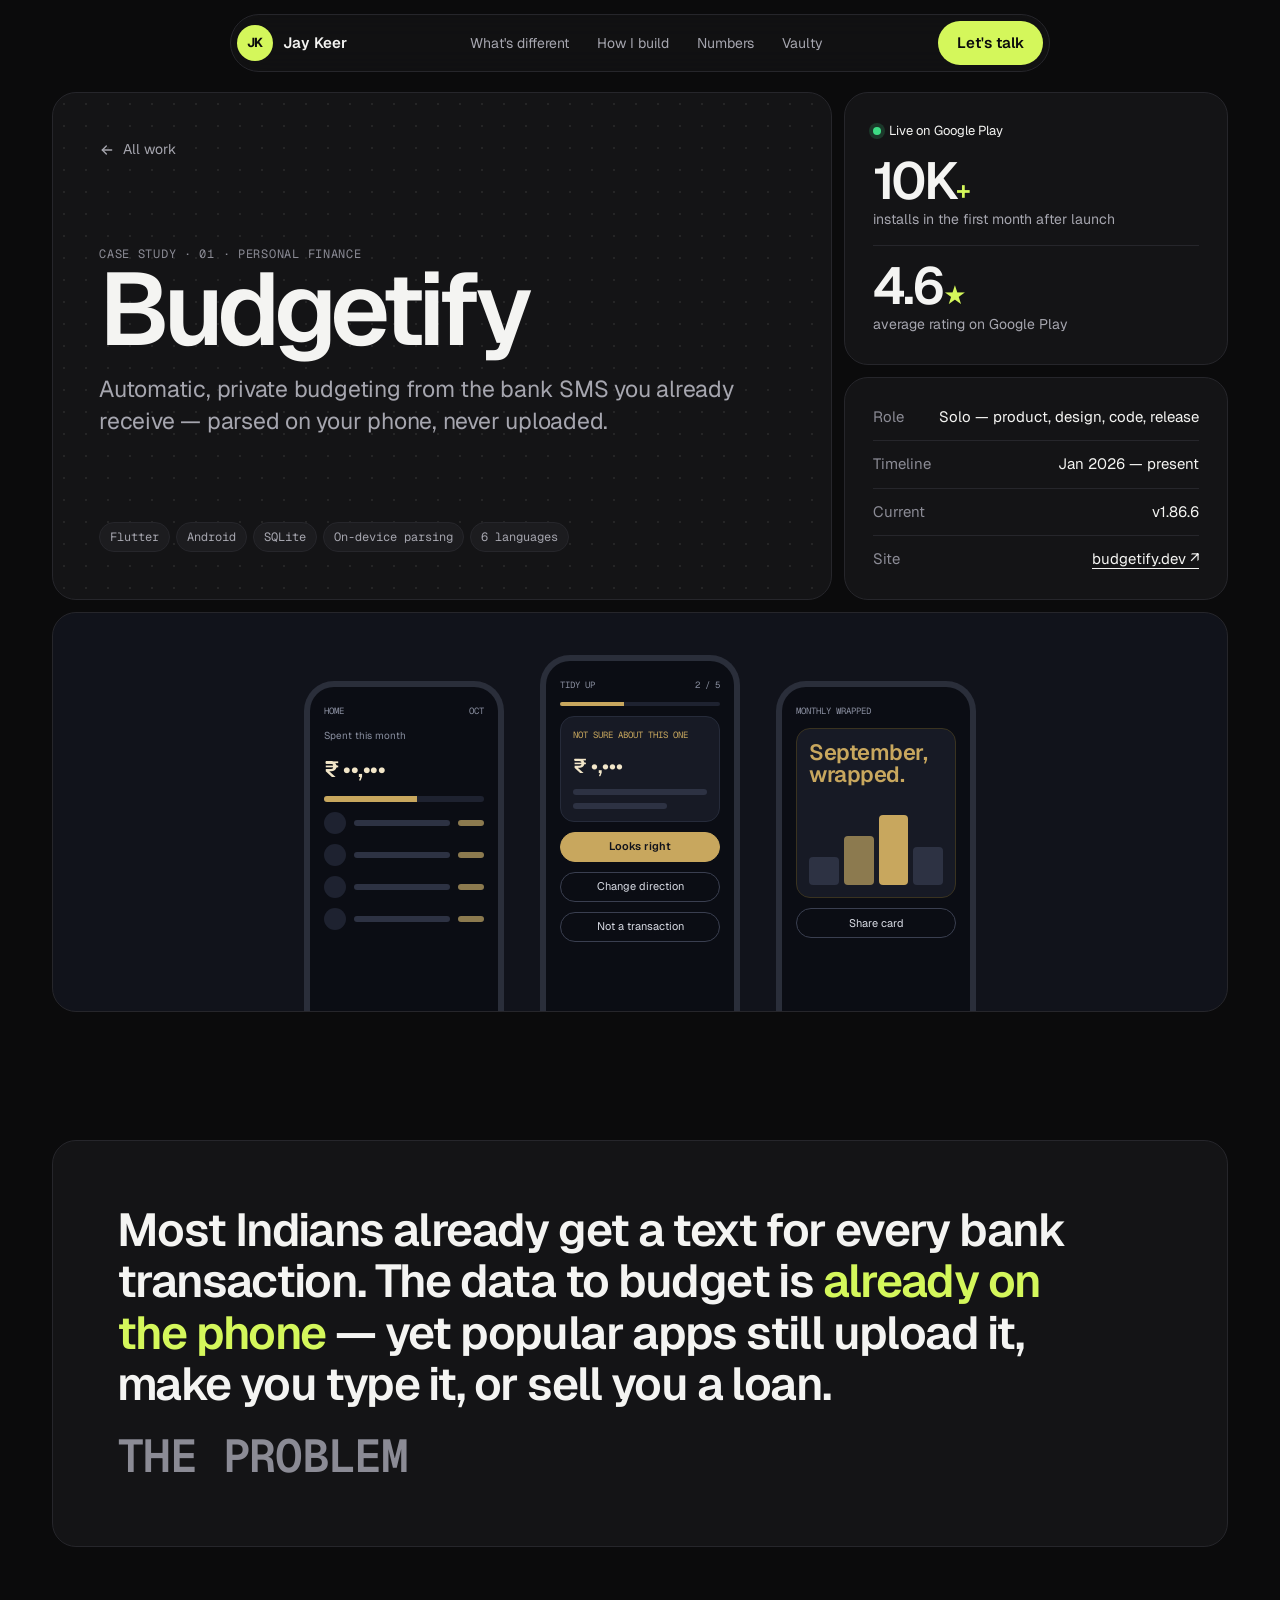
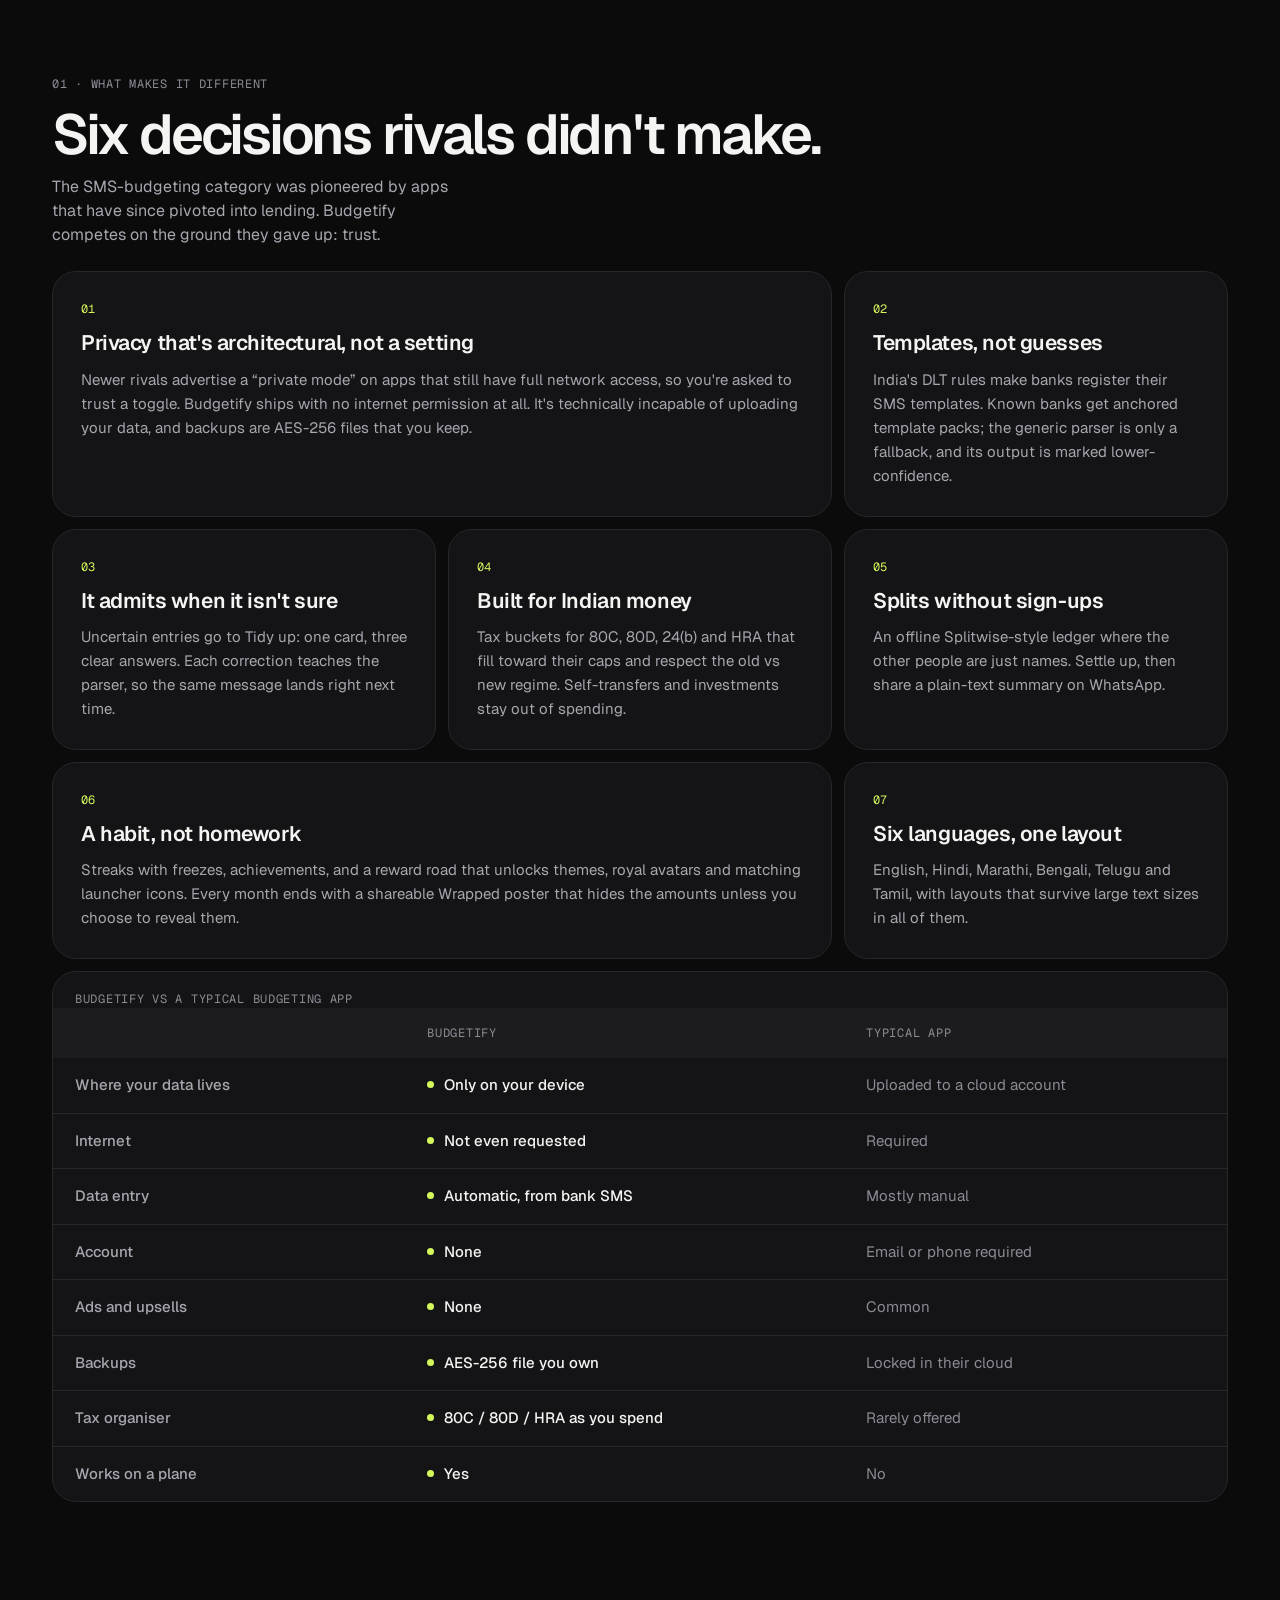
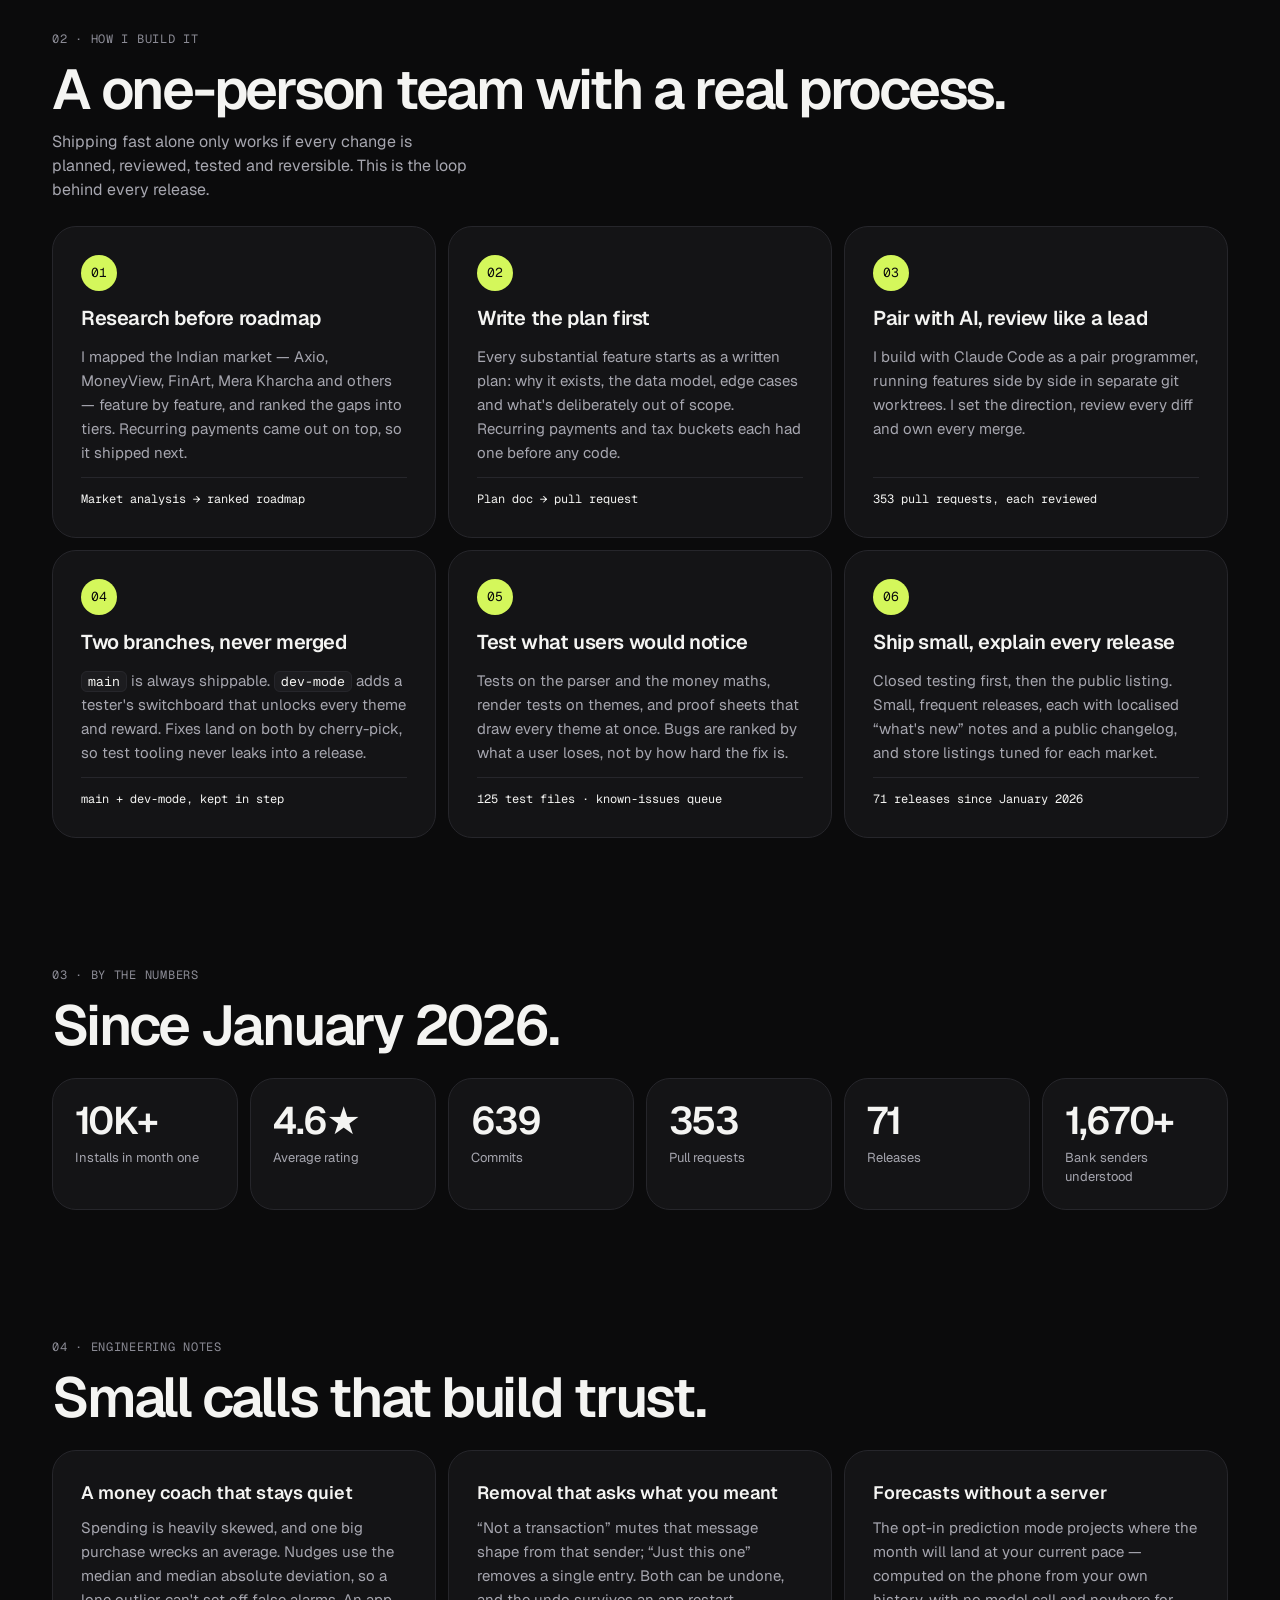
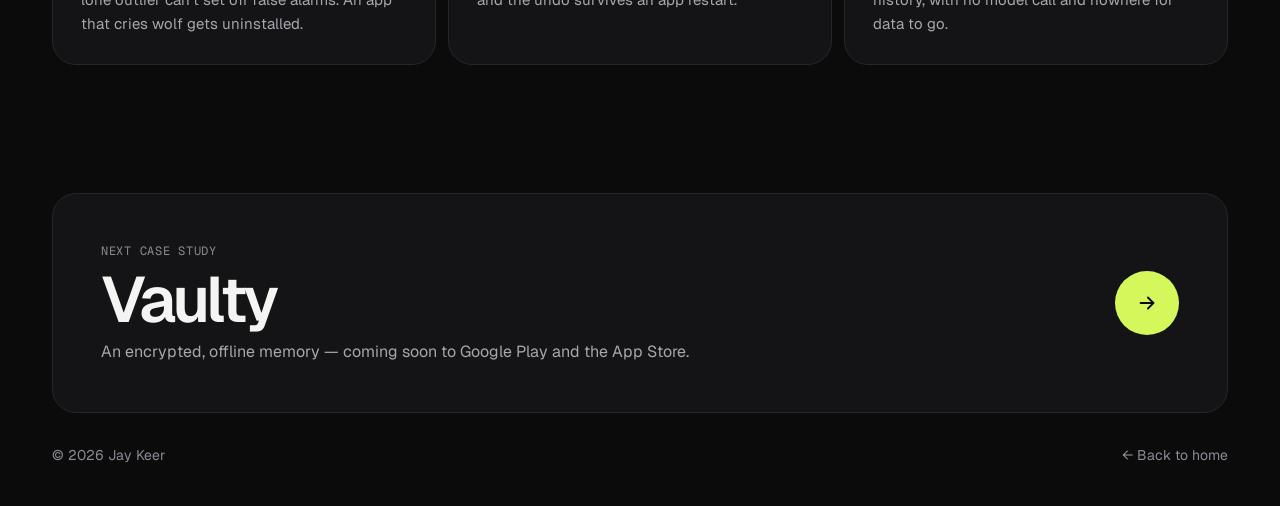
==== budgetify/index.html @ 98e633e5 "First commit: portfolio site Bento-style portfolio for Jay Keer: home page with products, Godrej & B" ====
<!doctype html>
<html lang="en">
<head>
<meta charset="utf-8">
<meta name="viewport" content="width=device-width, initial-scale=1">
<title>Budgetify — case study · Jay Keer</title>
<meta name="description" content="How Jay Keer built Budgetify: a private, offline budget tracker that reads bank SMS on-device — 10K+ installs in its first month, rated 4.6.">
<meta name="theme-color" content="#0B0B0C">
<link rel="preconnect" href="https://fonts.googleapis.com">
<link rel="preconnect" href="https://fonts.gstatic.com" crossorigin>
<link rel="stylesheet" href="https://fonts.googleapis.com/css2?family=Geist:wght@400;500;600;700&family=Geist+Mono:wght@400;500&display=swap">
<link rel="stylesheet" href="../assets/bento.css">
<script src="../assets/bento.js" defer></script>
</head>
<body>
<a class="skip" href="#main">Skip to content</a>

<header class="pillnav">
  <div class="pillnav__bar">
    <a class="mark" href="../" aria-label="Jay Keer, home"><span>JK</span><span>Jay Keer</span></a>
    <nav class="pillnav__links" aria-label="Primary">
      <a href="#different">What's different</a><a href="#process">How I build</a><a href="#numbers">Numbers</a><a href="../vaulty/">Vaulty</a>
    </nav>
    <div class="pillnav__end">
      <a class="btn btn--accent" href="../#contact">Let's talk</a>
      <button class="btn menu-btn" type="button" aria-expanded="false" aria-controls="sheet" aria-label="Open menu">
        <svg width="18" height="18" viewBox="0 0 24 24" fill="none" stroke="currentColor" stroke-width="2" stroke-linecap="round" aria-hidden="true"><path d="M4 8h16M4 16h16"/></svg>
      </button>
    </div>
  </div>
  <nav class="sheet" id="sheet" aria-label="Mobile">
    <a href="../">Home <span>←</span></a><a href="#different">What's different <span>01</span></a><a href="#process">How I build <span>02</span></a><a href="#numbers">Numbers <span>03</span></a><a href="../vaulty/">Vaulty <span>→</span></a>
  </nav>
</header>

<main class="wrap" id="main">
  <section class="cs-hero" aria-label="Overview">
    <article class="tile cs-title dotgrid">
      <a class="back" href="../#products"><svg width="16" height="16" viewBox="0 0 24 24" fill="none" stroke="currentColor" stroke-width="2" stroke-linecap="round" stroke-linejoin="round" aria-hidden="true"><path d="M19 12H5"/><path d="M11 6l-6 6 6 6"/></svg>All work</a>
      <div>
        <p class="label">Case study · 01 · Personal finance</p>
        <h1>Budgetify</h1>
        <p class="sub">Automatic, private budgeting from the bank SMS you already receive — parsed on your phone, never uploaded.</p>
      </div>
      <div class="tags"><span class="tag">Flutter</span><span class="tag">Android</span><span class="tag">SQLite</span><span class="tag">On-device parsing</span><span class="tag">6 languages</span></div>
    </article>
    <article class="tile cs-side">
      <p class="status status--live"><i></i>Live on Google Play</p>
      <div class="launch"><b>10K<small>+</small></b><span>installs in the first month after launch</span></div>
      <div class="launch"><b>4.6<small>★</small></b><span>average rating on Google Play</span></div>
    </article>
    <article class="tile cs-side">
      <dl class="facts">
        <div><dt>Role</dt><dd>Solo — product, design, code, release</dd></div>
        <div><dt>Timeline</dt><dd>Jan 2026 — present</dd></div>
        <div><dt>Current</dt><dd>v1.86.6</dd></div>
        <div><dt>Site</dt><dd><a href="https://budgetify.dev" target="_blank" rel="noopener" style="text-decoration:underline;text-underline-offset:4px">budgetify.dev ↗</a></dd></div>
      </dl>
    </article>
    <div class="tile cs-art cs-art--b" aria-hidden="true">
      <div class="phone phone--b side">
        <small><span>HOME</span><span>OCT</span></small>
        <span style="font-size:10px;color:#8A8FA0">Spent this month</span>
        <strong>₹ ••,•••</strong>
        <div class="bar"><i style="width:58%"></i></div>
        <div class="row"><span></span><em></em><b></b></div>
        <div class="row"><span></span><em></em><b></b></div>
        <div class="row"><span></span><em></em><b></b></div>
        <div class="row"><span></span><em></em><b></b></div>
      </div>
      <div class="phone phone--b mid">
        <small><span>TIDY UP</span><span>2 / 5</span></small>
        <div class="bar" style="height:4px"><i style="width:40%"></i></div>
        <div class="card"><small>NOT SURE ABOUT THIS ONE</small><strong style="font-size:20px">₹ •,•••</strong><div class="row"><em></em></div><div class="row"><em style="max-width:70%"></em></div></div>
        <div class="pill gold">Looks right</div>
        <div class="pill">Change direction</div>
        <div class="pill">Not a transaction</div>
      </div>
      <div class="phone phone--b side">
        <small><span>MONTHLY WRAPPED</span></small>
        <div class="card" style="height:170px;border-color:#3A3320"><strong style="color:#C8A75E;font-size:22px;line-height:1">September,<br>wrapped.</strong>
          <div style="margin-top:auto;display:flex;align-items:flex-end;gap:5px;height:70px"><i style="flex:1;height:40%;border-radius:4px;background:#2D3243"></i><i style="flex:1;height:70%;border-radius:4px;background:#8C7A4F"></i><i style="flex:1;height:100%;border-radius:4px;background:#C8A75E"></i><i style="flex:1;height:55%;border-radius:4px;background:#2D3243"></i></div></div>
        <div class="pill">Share card</div>
      </div>
    </div>
  </section>

  <section class="section">
    <div class="tile quote">
      <p>Most Indians already get a text for every bank transaction. The data to budget is <em>already on the phone</em> — yet popular apps still upload it, make you type it, or sell you a loan.</p>
      <p class="label">The problem</p>
    </div>
  </section>

  <section class="section" id="different">
    <div class="section-head">
      <div><p class="label">01 · What makes it different</p><h2>Six decisions rivals didn't make.</h2></div>
      <p class="aside">The SMS-budgeting category was pioneered by apps that have since pivoted into lending. Budgetify competes on the ground they gave up: trust.</p>
    </div>
    <div class="why">
      <article class="tile wide">
        <span class="n">01</span>
        <h3>Privacy that's architectural, not a setting</h3>
        <p>Newer rivals advertise a “private mode” on apps that still have full network access, so you're asked to trust a toggle. Budgetify ships with no internet permission at all. It's technically incapable of uploading your data, and backups are AES-256 files that you keep.</p>
      </article>
      <article class="tile">
        <span class="n">02</span>
        <h3>Templates, not guesses</h3>
        <p>India's DLT rules make banks register their SMS templates. Known banks get anchored template packs; the generic parser is only a fallback, and its output is marked lower-confidence.</p>
      </article>
      <article class="tile">
        <span class="n">03</span>
        <h3>It admits when it isn't sure</h3>
        <p>Uncertain entries go to Tidy up: one card, three clear answers. Each correction teaches the parser, so the same message lands right next time.</p>
      </article>
      <article class="tile">
        <span class="n">04</span>
        <h3>Built for Indian money</h3>
        <p>Tax buckets for 80C, 80D, 24(b) and HRA that fill toward their caps and respect the old vs new regime. Self-transfers and investments stay out of spending.</p>
      </article>
      <article class="tile">
        <span class="n">05</span>
        <h3>Splits without sign-ups</h3>
        <p>An offline Splitwise-style ledger where the other people are just names. Settle up, then share a plain-text summary on WhatsApp.</p>
      </article>
      <article class="tile wide">
        <span class="n">06</span>
        <h3>A habit, not homework</h3>
        <p>Streaks with freezes, achievements, and a reward road that unlocks themes, royal avatars and matching launcher icons. Every month ends with a shareable Wrapped poster that hides the amounts unless you choose to reveal them.</p>
      </article>
      <article class="tile">
        <span class="n">07</span>
        <h3>Six languages, one layout</h3>
        <p>English, Hindi, Marathi, Bengali, Telugu and Tamil, with layouts that survive large text sizes in all of them.</p>
      </article>
    </div>

    <div class="tile compare" style="margin-top: var(--gap)">
      <div class="compare__scroll">
        <table>
          <caption class="label" style="caption-side: top; text-align: left; padding: 18px 22px 0">Budgetify vs a typical budgeting app</caption>
          <thead><tr><th scope="col"></th><th scope="col">Budgetify</th><th scope="col">Typical app</th></tr></thead>
          <tbody>
            <tr><th scope="row">Where your data lives</th><td class="us">Only on your device</td><td class="them">Uploaded to a cloud account</td></tr>
            <tr><th scope="row">Internet</th><td class="us">Not even requested</td><td class="them">Required</td></tr>
            <tr><th scope="row">Data entry</th><td class="us">Automatic, from bank SMS</td><td class="them">Mostly manual</td></tr>
            <tr><th scope="row">Account</th><td class="us">None</td><td class="them">Email or phone required</td></tr>
            <tr><th scope="row">Ads and upsells</th><td class="us">None</td><td class="them">Common</td></tr>
            <tr><th scope="row">Backups</th><td class="us">AES-256 file you own</td><td class="them">Locked in their cloud</td></tr>
            <tr><th scope="row">Tax organiser</th><td class="us">80C / 80D / HRA as you spend</td><td class="them">Rarely offered</td></tr>
            <tr><th scope="row">Works on a plane</th><td class="us">Yes</td><td class="them">No</td></tr>
          </tbody>
        </table>
      </div>
    </div>
  </section>

  <section class="section" id="process">
    <div class="section-head">
      <div><p class="label">02 · How I build it</p><h2>A one-person team with a real process.</h2></div>
      <p class="aside">Shipping fast alone only works if every change is planned, reviewed, tested and reversible. This is the loop behind every release.</p>
    </div>
    <ol class="process" style="list-style:none;padding:0">
      <li class="tile step">
        <h3>Research before roadmap</h3>
        <p>I mapped the Indian market — Axio, MoneyView, FinArt, Mera Kharcha and others — feature by feature, and ranked the gaps into tiers. Recurring payments came out on top, so it shipped next.</p>
        <p class="proof">Market analysis → ranked roadmap</p>
      </li>
      <li class="tile step">
        <h3>Write the plan first</h3>
        <p>Every substantial feature starts as a written plan: why it exists, the data model, edge cases and what's deliberately out of scope. Recurring payments and tax buckets each had one before any code.</p>
        <p class="proof">Plan doc → pull request</p>
      </li>
      <li class="tile step">
        <h3>Pair with AI, review like a lead</h3>
        <p>I build with Claude Code as a pair programmer, running features side by side in separate git worktrees. I set the direction, review every diff and own every merge.</p>
        <p class="proof">353 pull requests, each reviewed</p>
      </li>
      <li class="tile step">
        <h3>Two branches, never merged</h3>
        <p><code>main</code> is always shippable. <code>dev-mode</code> adds a tester's switchboard that unlocks every theme and reward. Fixes land on both by cherry-pick, so test tooling never leaks into a release.</p>
        <p class="proof">main + dev-mode, kept in step</p>
      </li>
      <li class="tile step">
        <h3>Test what users would notice</h3>
        <p>Tests on the parser and the money maths, render tests on themes, and proof sheets that draw every theme at once. Bugs are ranked by what a user loses, not by how hard the fix is.</p>
        <p class="proof">125 test files · known-issues queue</p>
      </li>
      <li class="tile step">
        <h3>Ship small, explain every release</h3>
        <p>Closed testing first, then the public listing. Small, frequent releases, each with localised “what's new” notes and a public changelog, and store listings tuned for each market.</p>
        <p class="proof">71 releases since January 2026</p>
      </li>
    </ol>
  </section>

  <section class="section" id="numbers">
    <div class="section-head"><div><p class="label">03 · By the numbers</p><h2>Since January 2026.</h2></div></div>
    <div class="band">
      <div class="tile"><b>10K+</b><span>Installs in month one</span></div>
      <div class="tile"><b>4.6★</b><span>Average rating</span></div>
      <div class="tile"><b>639</b><span>Commits</span></div>
      <div class="tile"><b>353</b><span>Pull requests</span></div>
      <div class="tile"><b>71</b><span>Releases</span></div>
      <div class="tile"><b>1,670+</b><span>Bank senders understood</span></div>
    </div>
  </section>

  <section class="section">
    <div class="section-head"><div><p class="label">04 · Engineering notes</p><h2>Small calls that build trust.</h2></div></div>
    <div class="notes">
      <article class="tile"><h3>A money coach that stays quiet</h3><p>Spending is heavily skewed, and one big purchase wrecks an average. Nudges use the median and median absolute deviation, so a lone outlier can't set off false alarms. An app that cries wolf gets uninstalled.</p></article>
      <article class="tile"><h3>Removal that asks what you meant</h3><p>“Not a transaction” mutes that message shape from that sender; “Just this one” removes a single entry. Both can be undone, and the undo survives an app restart.</p></article>
      <article class="tile"><h3>Forecasts without a server</h3><p>The opt-in prediction mode projects where the month will land at your current pace — computed on the phone from your own history, with no model call and nowhere for data to go.</p></article>
    </div>
  </section>

  <section class="section">
    <a class="tile next tile--link" href="../vaulty/">
      <div><p class="label">Next case study</p><b>Vaulty</b><p style="margin-top:8px;color:var(--ink2)">An encrypted, offline memory — coming soon to Google Play and the App Store.</p></div>
      <span class="go" aria-hidden="true"><svg width="22" height="22" viewBox="0 0 24 24" fill="none" stroke="currentColor" stroke-width="2" stroke-linecap="round" stroke-linejoin="round"><path d="M5 12h14"/><path d="M13 6l6 6-6 6"/></svg></span>
    </a>
    <footer class="site-footer"><span>© 2026 Jay Keer</span><a href="../">← Back to home</a></footer>
  </section>
</main>
</body>
</html>
---- assets/bento.css ----
/* Bento — Jay Keer portfolio */

:root {
  --bg: #0B0B0C; --tile: #141416; --tile2: #1C1C1F; --line: #26262B; --line2: #34343A;
  --ink: #F4F4F2; --ink2: #A6A6AF; --muted: #8B8B95;
  --accent: #D4F75B; --on-accent: #0B0B0C; --green: #3DDC84; --amber: #F5B83D;
  --r: 24px; --gap: 12px; --max: 1240px; --gut: clamp(16px, 3vw, 32px);
  --sans: 'Geist', ui-sans-serif, system-ui, sans-serif; --mono: 'Geist Mono', ui-monospace, monospace;
  color-scheme: dark;
}

*, *::before, *::after { box-sizing: border-box; }
html { scroll-behavior: smooth; }
body { margin: 0; background: var(--bg); color: var(--ink); font-family: var(--sans); font-size: 16px; line-height: 1.5; -webkit-font-smoothing: antialiased; overflow-x: hidden; }
h1, h2, h3, h4, p, ul, ol, dl, dd, figure { margin: 0; }
a { color: inherit; text-decoration: none; }
button { font: inherit; color: inherit; }
:focus-visible { outline: 2px solid var(--accent); outline-offset: 3px; }
.wrap { max-width: var(--max); margin: 0 auto; padding-inline: var(--gut); }
.label { font-family: var(--mono); font-size: 12px; letter-spacing: .06em; text-transform: uppercase; color: var(--muted); }
.skip { position: absolute; left: 16px; top: -100px; z-index: 100; padding: 12px 18px; border-radius: 999px; background: var(--accent); color: var(--on-accent); font-weight: 600; }
.skip:focus { top: 16px; }

/* ---------- nav ---------- */

.pillnav { position: fixed; top: 14px; left: 50%; transform: translateX(-50%); z-index: 50; width: min(calc(100% - 24px), 820px); }
.pillnav__bar { display: flex; align-items: center; justify-content: space-between; gap: 8px; padding: 6px; border-radius: 999px; border: 1px solid var(--line); background: rgba(20, 20, 22, .72); -webkit-backdrop-filter: blur(18px); backdrop-filter: blur(18px); }
.mark { display: inline-flex; align-items: center; gap: 10px; padding-right: 8px; font-weight: 600; font-size: 15px; white-space: nowrap; }
.mark span:first-child { width: 36px; height: 36px; border-radius: 50%; background: var(--accent); color: var(--on-accent); display: inline-grid; place-items: center; font-size: 13px; font-weight: 700; letter-spacing: -.02em; }
.pillnav__links { display: flex; gap: 2px; }
.pillnav__links a { padding: 10px 13px; border-radius: 999px; font-size: 14px; color: var(--ink2); transition: background-color .15s ease, color .15s ease; }
.pillnav__links a:hover, .pillnav__links a[aria-current="page"] { background: var(--tile2); color: var(--ink); }
.pillnav__end { display: flex; gap: 6px; }
.pillnav .menu-btn { display: none; width: 44px; padding: 0; border-color: var(--line2); background: transparent; }
.sheet { display: none; margin-top: 8px; padding: 8px; border-radius: 24px; border: 1px solid var(--line); background: rgba(20, 20, 22, .94); -webkit-backdrop-filter: blur(18px); backdrop-filter: blur(18px); }
.sheet a { display: flex; justify-content: space-between; padding: 16px; border-radius: 16px; font-size: 20px; font-weight: 600; }
.sheet a:hover { background: var(--tile2); }
.sheet a span { font-family: var(--mono); font-size: 12px; font-weight: 400; color: var(--muted); }
@media (max-width: 820px) {
  .pillnav__links { display: none; }
  .pillnav .menu-btn { display: inline-flex; }
  .pillnav.is-open .sheet { display: block; }
}

/* ---------- buttons, chips ---------- */

.btn { display: inline-flex; align-items: center; justify-content: center; gap: 8px; height: 44px; padding: 0 18px; border-radius: 999px; border: 1px solid transparent; font-size: 15px; font-weight: 500; white-space: nowrap; cursor: pointer; transition: transform .15s ease, background-color .15s ease, border-color .15s ease; }
.btn:hover { transform: translateY(-1px); }
.btn--accent { background: var(--accent); color: var(--on-accent); font-weight: 600; }
.btn--ghost { border-color: var(--line2); color: var(--ink); background: transparent; }
.btn--ghost:hover { border-color: var(--ink2); }
.btn--lg { height: 52px; padding: 0 22px; font-size: 16px; }
.chip { display: inline-flex; align-items: center; gap: 8px; padding: 7px 12px; border-radius: 999px; border: 1px solid var(--line2); background: var(--tile2); font-size: 13px; color: var(--ink2); }
.dot { width: 8px; height: 8px; border-radius: 50%; background: var(--accent); box-shadow: 0 0 0 4px rgba(212, 247, 91, .15); }
.tags { display: flex; flex-wrap: wrap; gap: 6px; }
.tag { padding: 5px 10px; border-radius: 999px; background: var(--tile2); border: 1px solid var(--line); font-family: var(--mono); font-size: 12px; color: var(--ink2); }
.status { display: inline-flex; align-items: center; gap: 8px; font-size: 13px; color: var(--ink); }
.status i { width: 8px; height: 8px; border-radius: 50%; flex: 0 0 auto; }
.status--live i { background: var(--green); box-shadow: 0 0 0 4px rgba(61, 220, 132, .18); }
.status--soon i { background: var(--amber); box-shadow: 0 0 0 4px rgba(245, 184, 61, .18); }
.status--dev i { background: var(--accent); box-shadow: 0 0 0 4px rgba(212, 247, 91, .15); }
code { font-family: var(--mono); font-size: .88em; padding: 1px 6px; border-radius: 6px; background: var(--tile2); border: 1px solid var(--line); color: var(--ink); }
.stretch::after { content: ""; position: absolute; inset: 0; border-radius: inherit; }

/* ---------- tiles ---------- */

.tile { position: relative; overflow: hidden; padding: 28px; border-radius: var(--r); border: 1px solid var(--line); background: var(--tile); min-width: 0; }
.tile--link { transition: border-color .2s ease, transform .2s ease; }
.tile--link:hover { border-color: var(--line2); transform: translateY(-3px); }
.dotgrid { background-color: var(--tile); background-image: radial-gradient(rgba(255, 255, 255, .07) 1px, transparent 1px); background-size: 22px 22px; }

/* ---------- hero bento ---------- */

.bento { display: grid; grid-template-columns: repeat(12, minmax(0, 1fr)); gap: var(--gap); padding-top: 92px; }
.t-intro { grid-column: span 8; grid-row: span 2; min-height: 470px; display: flex; flex-direction: column; justify-content: space-between; gap: 32px; padding: clamp(24px, 3.4vw, 44px); }
.t-intro h1 { font-size: clamp(40px, 5.4vw, 78px); line-height: .98; letter-spacing: -.045em; font-weight: 600; }
.t-intro h1 em { font-style: normal; color: var(--accent); }
.t-intro .lede { max-width: 580px; margin-top: 20px; font-size: clamp(16px, 1.4vw, 19px); line-height: 1.6; color: var(--ink2); }
.ctas { display: flex; flex-wrap: wrap; gap: 10px; }
.t-id { grid-column: span 4; display: flex; flex-direction: column; justify-content: space-between; gap: 24px; }
.avatar { width: 64px; height: 64px; border-radius: 20px; background: var(--accent); color: var(--on-accent); display: grid; place-items: center; font-weight: 700; font-size: 22px; letter-spacing: -.03em; }
.t-id h2 { margin-top: 16px; font-size: 24px; font-weight: 600; letter-spacing: -.02em; }
.t-id p { color: var(--ink2); font-size: 15px; }
.clock { display: flex; justify-content: space-between; align-items: baseline; padding-top: 16px; border-top: 1px solid var(--line); }
.clock b { font-family: var(--mono); font-weight: 500; font-size: 22px; }
.t-study { grid-column: span 4; display: flex; flex-direction: column; gap: 10px; }
.t-study h2 { font-size: 22px; font-weight: 600; letter-spacing: -.02em; }
.t-study p { color: var(--ink2); font-size: 15px; }
.progress { margin-top: auto; }
.progress__track { height: 8px; border-radius: 8px; background: var(--tile2); overflow: hidden; }
.progress__fill { height: 100%; width: 8%; border-radius: 8px; background: var(--accent); }
.progress__legend { display: flex; justify-content: space-between; margin-top: 8px; font-family: var(--mono); font-size: 12px; color: var(--muted); }
.t-stat { grid-column: span 3; display: flex; flex-direction: column; justify-content: space-between; gap: 18px; min-height: 230px; }
.big { display: block; font-size: clamp(48px, 5vw, 68px); font-weight: 600; letter-spacing: -.05em; line-height: 1; }
.big small { font-size: .45em; letter-spacing: -.02em; color: var(--accent); margin-left: 4px; }
.t-stat p { font-size: 15px; line-height: 1.5; color: var(--ink2); }
.t-launch { grid-column: span 6; grid-row: span 2; display: flex; flex-direction: column; gap: 16px; padding-right: 46%; min-height: 360px; }
.t-launch h2 { font-size: 34px; font-weight: 600; letter-spacing: -.035em; }
.t-launch .nums { display: grid; gap: 14px; }
.t-launch .nums b { display: block; font-size: 44px; font-weight: 600; letter-spacing: -.045em; line-height: 1; }
.t-launch .nums b small { font-size: .5em; color: var(--accent); }
.t-launch .nums span { font-size: 14px; color: var(--ink2); }
.t-launch .btn { margin-top: auto; align-self: flex-start; }
.t-stack { grid-column: span 6; display: flex; flex-direction: column; gap: 16px; justify-content: center; }
.marquee { overflow: hidden; -webkit-mask-image: linear-gradient(90deg, transparent, #000 10%, #000 90%, transparent); mask-image: linear-gradient(90deg, transparent, #000 10%, #000 90%, transparent); }
.marquee__track { display: flex; gap: 8px; width: max-content; animation: slide 36s linear infinite; }
.marquee--rev .marquee__track { animation-direction: reverse; }
.marquee:hover .marquee__track { animation-play-state: paused; }
.marquee .tag { font-size: 13px; padding: 8px 12px; }
@keyframes slide { to { transform: translateX(-50%); } }

@media (max-width: 1040px) {
  .bento { grid-template-columns: repeat(6, minmax(0, 1fr)); }
  .t-intro { grid-column: span 6; grid-row: auto; min-height: 0; }
  .t-id, .t-study, .t-stat { grid-column: span 3; }
  .t-launch, .t-stack { grid-column: span 6; grid-row: auto; }
}
@media (max-width: 640px) {
  .bento { grid-template-columns: repeat(2, minmax(0, 1fr)); padding-top: 84px; }
  .t-intro, .t-id, .t-study, .t-launch, .t-stack { grid-column: span 2; }
  .t-stat { grid-column: span 1; min-height: 0; padding: 20px; }
  .t-stat p { font-size: 13px; }
  .t-launch { padding-right: 28px; padding-bottom: 250px; }
  .t-launch .mini-phone { width: 170px; right: 50%; transform: translateX(50%) rotate(6deg); bottom: -120px; }
  .ctas .btn { flex: 1 1 100%; }
}

/* ---------- Budgetify phone (the app's midnight & gold palette) ---------- */

.mini-phone { position: absolute; right: 7%; bottom: -60px; width: 38%; max-width: 230px; aspect-ratio: 9 / 18; border-radius: 30px; border: 6px solid #2A2E3A; background: #0B0D14; padding: 18px 14px; display: flex; flex-direction: column; gap: 10px; transform: rotate(8deg); box-shadow: -24px 30px 60px rgba(0, 0, 0, .5); }
.mini-phone small { font-family: var(--mono); font-size: 9px; color: #8A8FA0; }
.mini-phone strong { font-size: 22px; font-weight: 600; color: #F2E6C9; letter-spacing: -.02em; }
.mini-phone .bar { height: 6px; border-radius: 6px; background: #1E2230; overflow: hidden; }
.mini-phone .bar i { display: block; width: 62%; height: 100%; background: #C8A75E; }
.mini-phone .row { display: flex; align-items: center; gap: 8px; }
.mini-phone .row span { width: 22px; height: 22px; border-radius: 50%; background: #1E2230; flex: 0 0 auto; }
.mini-phone .row em { height: 6px; border-radius: 3px; background: #2D3243; flex: 1; }
.mini-phone .row b { width: 28px; height: 6px; border-radius: 3px; background: #8C7A4F; }

/* ---------- sections ---------- */

.section { padding-top: clamp(80px, 10vw, 128px); scroll-margin-top: 80px; }
.section-head { display: flex; flex-wrap: wrap; justify-content: space-between; align-items: flex-end; gap: 12px 32px; margin-bottom: 24px; }
.section-head h2 { font-size: clamp(34px, 4.4vw, 56px); font-weight: 600; letter-spacing: -.04em; line-height: 1; }
.section-head .label { margin-bottom: 14px; }
.section-head p.aside { max-width: 420px; color: var(--ink2); font-size: 16px; }

/* ---------- products (Budgetify, Vaulty) ---------- */

.products { display: grid; grid-template-columns: repeat(2, minmax(0, 1fr)); gap: var(--gap); }
.product { display: flex; flex-direction: column; padding: 0; }
.product__art { position: relative; height: 320px; overflow: hidden; border-bottom: 1px solid var(--line); display: flex; align-items: flex-end; justify-content: center; gap: 16px; padding: 36px 20px 0; }
.product__art--budgetify { background: #11131B; }
.product__art--vaulty { background: #F6F4EF; }
.product__body { display: flex; flex-direction: column; gap: 20px; padding: clamp(22px, 3vw, 34px); flex: 1; }
.product__top { display: flex; flex-wrap: wrap; justify-content: space-between; align-items: center; gap: 8px 16px; }
.product h3 { font-size: clamp(34px, 3.6vw, 48px); font-weight: 600; letter-spacing: -.045em; line-height: 1; }
.product .pitch { font-size: 17px; line-height: 1.55; color: var(--ink2); }
.kpis { display: grid; grid-template-columns: repeat(3, minmax(0, 1fr)); gap: 8px; }
.kpi { padding: 14px 14px 12px; border-radius: 16px; background: var(--tile2); border: 1px solid var(--line); }
.kpi b { display: block; font-size: 26px; font-weight: 600; letter-spacing: -.03em; line-height: 1.1; }
.kpi span { display: block; margin-top: 4px; font-family: var(--mono); font-size: 11px; line-height: 1.35; color: var(--muted); text-transform: uppercase; }
.uniq { list-style: none; padding: 0; display: grid; gap: 14px; counter-reset: u; }
.uniq li { display: grid; grid-template-columns: 30px minmax(0, 1fr); gap: 10px; font-size: 15px; line-height: 1.55; color: var(--ink2); }
.uniq li::before { content: counter(u, decimal-leading-zero); counter-increment: u; padding-top: 2px; font-family: var(--mono); font-size: 12px; color: var(--accent); }
.uniq li b { color: var(--ink); font-weight: 600; }
.product__cta { margin-top: auto; display: flex; flex-wrap: wrap; gap: 8px; padding-top: 4px; }
@media (max-width: 1040px) { .products { grid-template-columns: 1fr; } }
@media (max-width: 480px) { .kpis { grid-template-columns: 1fr 1fr; } .kpi:last-child { grid-column: span 2; } }

/* phone frames used in product art */
.phone { flex: 0 0 auto; display: flex; flex-direction: column; gap: 10px; border-radius: 30px 30px 0 0; border: 6px solid #2A2E3A; border-bottom: 0; padding: 18px 14px; }
.phone--b { width: 168px; height: 268px; background: #0B0D14; }
.phone--b.tall { height: 290px; }
.phone--b small { font-family: var(--mono); font-size: 9px; color: #8A8FA0; display: flex; justify-content: space-between; }
.phone--b strong { font-size: 22px; font-weight: 600; color: #F2E6C9; letter-spacing: -.02em; }
.phone--b .bar { height: 6px; border-radius: 6px; background: #1E2230; overflow: hidden; }
.phone--b .bar i { display: block; height: 100%; background: #C8A75E; }
.phone--b .row { display: flex; align-items: center; gap: 8px; }
.phone--b .row span { width: 22px; height: 22px; border-radius: 50%; background: #1E2230; flex: 0 0 auto; }
.phone--b .row em { height: 6px; border-radius: 3px; background: #2D3243; flex: 1; }
.phone--b .row b { width: 26px; height: 6px; border-radius: 3px; background: #8C7A4F; }
.phone--b .card { padding: 12px; border-radius: 14px; background: #171A25; border: 1px solid #262B3A; display: flex; flex-direction: column; gap: 8px; }
.phone--b .card small { color: #C8A75E; }
.phone--b .pill { height: 30px; border-radius: 999px; display: grid; place-items: center; font-size: 11px; color: #D9DCE5; border: 1px solid #3A3F50; }
.phone--b .pill.gold { background: #C8A75E; border-color: #C8A75E; color: #11131B; font-weight: 600; }

.phone--v { width: 172px; height: 280px; background: #F6F4EF; border-color: #151419; color: #151419; }
.phone--v .eyebrow { font-size: 8px; letter-spacing: .12em; font-weight: 600; color: #6D6974; }
.phone--v .serif { font-family: 'Instrument Serif', Georgia, serif; font-size: 24px; line-height: 1; }
.phone--v .serif em { color: #5B44F2; }
.phone--v .up { display: flex; align-items: flex-end; gap: 6px; padding: 10px; border-radius: 14px; background: #FFFFFF; border: 1px solid #E4E0D8; }
.phone--v .up b { font-family: 'Instrument Serif', Georgia, serif; font-weight: 400; font-size: 40px; line-height: .8; }
.phone--v .up span { font-size: 9px; line-height: 1.3; color: #54525A; }
.phone--v .item { display: flex; justify-content: space-between; align-items: center; padding: 8px 0; border-bottom: 1px solid #E4E0D8; font-size: 10px; }
.phone--v .item i { font-style: normal; font-family: var(--mono); font-size: 9px; color: #54525A; }
.phone--v .item i.warn { color: #985D0E; }
.phone--v .nav { margin-top: auto; align-self: center; display: flex; align-items: center; gap: 12px; padding: 6px 8px 6px 14px; border-radius: 999px; background: #151419; }
.phone--v .nav span { width: 5px; height: 5px; border-radius: 50%; background: #54525A; }
.phone--v .nav span:first-child { background: #D4F54A; }
.phone--v .nav b { width: 26px; height: 26px; border-radius: 50%; background: #D4F54A; color: #151419; display: grid; place-items: center; font-size: 16px; line-height: 1; }
.phone--v.dark { background: #0D0D0F; border-color: #2A2A31; color: #F3F1EC; }
.phone--v.dark .serif em { color: #9788FF; }
.phone--v.dark .eyebrow { color: #8A8690; }
.phone--v.dark .card-dark { padding: 10px; border-radius: 14px; background: #17171B; border: 1px solid #2A2A31; font-size: 10px; display: flex; flex-direction: column; gap: 6px; }
.phone--v.dark .card-dark i { font-style: normal; font-family: var(--mono); color: #B4B1BA; font-size: 9px; }
.phone--v.dark .blur { height: 8px; border-radius: 4px; background: #2A2A31; }

/* ---------- Godrej work ---------- */

.work { display: grid; grid-template-columns: repeat(12, minmax(0, 1fr)); gap: var(--gap); }
.g1 { grid-column: span 12; display: grid; grid-template-columns: minmax(0, 1.05fr) minmax(0, 1fr); padding: 0; }
.g1__body { display: flex; flex-direction: column; gap: 22px; padding: clamp(24px, 3.6vw, 48px); }
.g1 h3 { font-size: clamp(36px, 4vw, 56px); font-weight: 600; letter-spacing: -.045em; line-height: 1; }
.g1 .pitch { font-size: 17px; line-height: 1.6; color: var(--ink2); max-width: 520px; }
.feats { list-style: none; padding: 0; display: grid; gap: 10px; }
.feats li { display: grid; grid-template-columns: 22px minmax(0, 1fr); gap: 10px; padding: 14px 16px; border-radius: 16px; background: var(--tile2); border: 1px solid var(--line); font-size: 15px; line-height: 1.5; color: var(--ink2); }
.feats li svg { margin-top: 2px; color: var(--accent); }
.feats li b { color: var(--ink); font-weight: 600; }
.range { display: flex; flex-wrap: wrap; gap: 6px; }
.g1__art { position: relative; min-height: 560px; overflow: hidden; display: grid; place-items: center; border-left: 1px solid var(--line);
  background: radial-gradient(70% 60% at 70% 20%, rgba(129, 0, 85, .55), transparent 70%), radial-gradient(60% 50% at 20% 90%, rgba(141, 252, 99, .12), transparent 70%), #120D11; }
.g1-phone { position: relative; z-index: 1; width: 262px; height: 536px; border-radius: 42px; border: 8px solid #1D1D22; overflow: hidden; padding: 26px 14px 14px; display: flex; flex-direction: column; gap: 10px; color: #1B1B1F; transform: rotate(-4deg);
  background: linear-gradient(180deg, #A9CBFF 0%, #DCD3F5 42%, #F7C9DD 72%, #FDE6D6 100%); box-shadow: 0 50px 90px -30px rgba(0, 0, 0, .85); }
.gl { background: rgba(255, 255, 255, .32); border: 1px solid rgba(255, 255, 255, .6); -webkit-backdrop-filter: blur(16px); backdrop-filter: blur(16px); border-radius: 20px; padding: 12px; box-shadow: inset 0 1px 0 rgba(255, 255, 255, .5); }
.g1-hi { display: flex; justify-content: space-between; align-items: center; padding: 2px 4px 6px; }
.g1-hi b { display: block; font-size: 18px; letter-spacing: -.02em; }
.g1-hi span { font-size: 10px; color: #4A4A55; }
.g1-hi i { width: 30px; height: 30px; border-radius: 50%; background: #810055; border: 2px solid rgba(255, 255, 255, .8); }
.g1-lock { border: 2px solid #8DFC63; display: flex; flex-direction: column; gap: 8px; }
.g1-lock .top { display: flex; justify-content: space-between; align-items: center; font-size: 12px; font-weight: 600; }
.g1-lock .top span { font-size: 9px; font-weight: 600; padding: 3px 8px; border-radius: 999px; background: rgba(63, 191, 63, .18); color: #1F7A1F; }
.g1-lock small { font-size: 10px; color: #4A4A55; }
.g1-lock .hold { height: 34px; border-radius: 999px; background: #810055; color: #FFFFFF; font-size: 11px; font-weight: 600; display: grid; place-items: center; }
.g1-row { display: grid; grid-template-columns: 1fr 1fr; gap: 8px; }
.g1-row .gl { padding: 10px; font-size: 11px; font-weight: 600; display: flex; flex-direction: column; gap: 6px; }
.g1-row .gl small { font-size: 9px; font-weight: 500; color: #4A4A55; }
.g1-row .cam { height: 46px; border-radius: 10px; background: linear-gradient(135deg, #2B2B33, #4A4458); position: relative; }
.g1-row .cam::after { content: "LIVE"; position: absolute; left: 6px; top: 5px; font-size: 7px; font-weight: 700; color: #FFFFFF; padding: 1px 4px; border-radius: 4px; background: #EF4444; }
.g1-row .temp { font-size: 22px; font-weight: 600; letter-spacing: -.03em; }
.g1-nav { margin-top: auto; display: flex; justify-content: space-around; align-items: center; padding: 10px; border-radius: 999px; }
.g1-nav span { width: 18px; height: 18px; border-radius: 6px; background: rgba(27, 27, 31, .25); }
.g1-nav span:first-child { background: #810055; }
.g1-trail { position: absolute; z-index: 2; right: 7%; bottom: 12%; width: 190px; transform: rotate(5deg); color: #1B1B1F; background: rgba(255, 255, 255, .55); }
.g1-trail p { font-size: 10px; font-weight: 600; margin-bottom: 6px; }
.g1-trail div { display: flex; justify-content: space-between; gap: 8px; padding: 6px 0; border-top: 1px solid rgba(27, 27, 31, .1); font-size: 9.5px; }
.g1-trail div i { font-style: normal; color: #4A4A55; white-space: nowrap; }
.g1-safe { position: absolute; z-index: 0; left: 8%; top: 12%; width: 150px; transform: rotate(-9deg); color: #1B1B1F; background: rgba(255, 255, 255, .42); font-size: 11px; font-weight: 600; display: flex; flex-direction: column; gap: 4px; }
.g1-safe small { font-size: 9px; font-weight: 500; color: #4A4A55; }
@media (max-width: 1040px) { .g1 { grid-template-columns: 1fr; } .g1__art { border-left: 0; border-top: 1px solid var(--line); min-height: 620px; } }
@media (max-width: 480px) { .g1-trail { right: 4%; width: 160px; } .g1-safe { left: 4%; } }

/* Godrej HOME - iPad panel. Inner sizes use cqw so the mock scales with its frame. */
.gh { grid-column: span 12; display: grid; grid-template-columns: minmax(0, 1.25fr) minmax(0, 1fr); padding: 0; }
.gh__art { position: relative; display: flex; flex-direction: column; justify-content: center; padding: clamp(28px, 4vw, 48px) clamp(16px, 3vw, 40px) clamp(36px, 5vw, 60px); overflow: hidden; border-right: 1px solid var(--line);
  background: radial-gradient(60% 55% at 30% 30%, rgba(129, 0, 85, .5), transparent 70%), radial-gradient(50% 45% at 85% 90%, rgba(141, 252, 99, .1), transparent 70%), #120D11; }
.gh__body { display: flex; flex-direction: column; gap: 22px; padding: clamp(24px, 3.6vw, 48px); }
.gh h3 { font-size: clamp(36px, 4vw, 56px); font-weight: 600; letter-spacing: -.045em; line-height: 1; }
.gh .brandline { margin-top: -12px; font-family: "Instrument Serif", Georgia, serif; font-style: italic; font-size: 21px; color: var(--ink2); }
.gh .pitch { font-size: 17px; line-height: 1.6; color: var(--ink2); max-width: 520px; }
@media (max-width: 1040px) { .gh { grid-template-columns: 1fr; } .gh__art { border-right: 0; border-bottom: 1px solid var(--line); } }

.ipad { position: relative; z-index: 1; width: 100%; max-width: 640px; padding: 1.6%; border-radius: 26px; background: #1C1C20; box-shadow: 0 50px 90px -40px rgba(0, 0, 0, .9), inset 0 0 0 1px rgba(255, 255, 255, .07); }
.ipad__screen { container-type: inline-size; aspect-ratio: 4 / 3; overflow: hidden; padding: 2.4cqw 3cqw; border-radius: 14px; background: #FFFFFF; color: #3A3A40; }
.ip-top { display: flex; justify-content: space-between; align-items: center; }
.ip-brand b { display: block; font-size: 2.6cqw; font-weight: 600; letter-spacing: -.02em; line-height: 1; color: #810055; }
.ip-brand small { display: block; margin: .2cqw 0 0 6.4cqw; font-family: "Instrument Serif", Georgia, serif; font-style: italic; font-size: 1.5cqw; color: #810055; }
.ip-home { display: flex; align-items: center; gap: 1cqw; font-size: 1.4cqw; color: #810055; }
.ip-home i { width: 3.4cqw; height: 3.4cqw; border-radius: 50%; background: radial-gradient(circle at 50% 36%, #CFAE8F 0 28%, #5B4636 29% 58%, #2E2A33 59%); }
.ip-hero { position: relative; height: 20cqw; margin: 1cqw -3cqw 0; overflow: hidden; background: linear-gradient(#EAF0F5, #FFFFFF 80%); }
.house { position: absolute; left: 50%; bottom: 3.4cqw; width: 40cqw; height: 15.5cqw; transform: translateX(-50%); }
.house span { position: absolute; display: flex; gap: .6cqw; }
.h-roof { left: 5cqw; right: 2cqw; top: 0; height: 1.1cqw; background: #E6E5E1; box-shadow: 0 .5cqw .8cqw rgba(0, 0, 0, .1); }
.h-up { left: 7cqw; right: 4cqw; top: 1.1cqw; height: 6.3cqw; padding: .8cqw 1cqw; background: #F6F6F3; }
.h-low { left: 0; right: 0; top: 7.4cqw; height: 7.4cqw; padding: .9cqw 1.4cqw; background: #FBFBF9; box-shadow: inset 0 .6cqw .6cqw -.3cqw rgba(0, 0, 0, .08); }
.house i { flex: 1; border: .25cqw solid #EDEDEA; }
.h-up i { background: linear-gradient(160deg, #6D7C85, #26323A); }
.h-low i { background: radial-gradient(70% 60% at 50% 70%, rgba(242, 194, 123, .85), transparent 70%), linear-gradient(160deg, #6C5C4B, #2A231D); }
.h-deck { left: -3cqw; right: -3cqw; bottom: -1.1cqw; height: 1.1cqw; background: #D9D6CF; }
.tree { position: absolute; bottom: 2.6cqw; border-radius: 50% 50% 46% 46%; background: radial-gradient(circle at 40% 35%, #7BA656, #3C6A2C 75%); }
.tree.t1 { left: 4cqw; width: 13cqw; height: 15cqw; }
.tree.t2 { left: 15cqw; width: 7cqw; height: 9cqw; }
.tree.t3 { right: 4cqw; width: 12cqw; height: 14cqw; }
.lawn { position: absolute; left: 0; right: 0; bottom: 0; height: 5cqw; background: linear-gradient(#8DB86A, rgba(255, 255, 255, 0)); }
.ip-status { display: flex; justify-content: space-between; align-items: center; gap: 2cqw; margin-top: .4cqw; }
.ip-status > span { font-size: 1.35cqw; color: #810055; }
.ip-quick { display: flex; gap: 3.4cqw; }
.dev { display: flex; flex-direction: column; align-items: center; gap: .6cqw; font-size: 1.05cqw; line-height: 1.2; color: #77777F; text-align: center; }
.dev i { width: 6cqw; height: 6cqw; display: grid; place-items: center; border-radius: 50%; border: .45cqw solid #C3DFA0; background: #FFFFFF; color: #810055; box-shadow: 0 .4cqw 1cqw rgba(0, 0, 0, .07); }
.dev i svg { width: 52%; height: 52%; }
.dev.alert i { border-color: #F08A93; }
.dev.off i { border-color: #EEEEEE; background: #F1F1F1; color: #C8C8CC; box-shadow: none; }
.ip-label { display: flex; justify-content: space-between; align-items: baseline; margin-top: 2.4cqw; font-size: 1.45cqw; font-weight: 600; color: #810055; }
.ip-label span { font-size: 1.15cqw; font-weight: 500; }
.ip-tiles { display: grid; grid-template-columns: repeat(4, minmax(0, 1fr)); gap: 2cqw; margin-top: 1.1cqw; }
.ip-tiles figure { margin: 0; text-align: center; font-size: 1.15cqw; color: #66666E; }
.ip-tiles figure span { display: block; height: 10.4cqw; margin-bottom: .7cqw; border-radius: 1.2cqw; box-shadow: 0 .5cqw 1.2cqw rgba(0, 0, 0, .12); }
.ip-tiles figure.sel span { outline: .35cqw solid #810055; outline-offset: .25cqw; }
.sc-morning { background: radial-gradient(60% 50% at 75% 30%, #FFF4DC, transparent 70%), linear-gradient(135deg, #EFE3D0, #CDB79A); }
.sc-night { background: radial-gradient(40% 40% at 70% 40%, rgba(255, 190, 110, .8), transparent 70%), linear-gradient(135deg, #2E2219, #8C5E33); }
.sc-party { background: radial-gradient(40% 50% at 30% 40%, #E0379A, transparent 70%), radial-gradient(40% 50% at 75% 60%, #2EC4B6, transparent 70%), #2A1450; }
.sc-vacation { background: linear-gradient(180deg, #F59A4C 0%, #F8CF87 42%, #F3E3B8 55%, #3FB6C9 56%, #2A8FA6 100%); }
.sp-living { background: linear-gradient(160deg, #F4EEE6 0 55%, #E3D3BF 56%); }
.sp-kitchen { background: linear-gradient(90deg, #F7F7F5 0 30%, #E4E6E8 31% 70%, #CFD3D6 71%); }
.sp-bed { background: linear-gradient(180deg, #F3ECE4 0 50%, #E8DCCD 51% 75%, #D9C6B0 76%); }
.sp-wash { background: linear-gradient(90deg, #EDEFF0 0 60%, #DADDE0 61%); }

.room { container-type: inline-size; position: relative; z-index: 2; align-self: flex-end; width: min(80%, 440px); margin: -10% -1% 0 0; padding: 3.2%; border-radius: 22px; background: #FFFFFF; color: #3A3A40; box-shadow: 0 40px 70px -30px rgba(0, 0, 0, .85); transform: rotate(-2deg); }
.room__head { display: flex; align-items: center; gap: 2cqw; font-size: 3.6cqw; font-weight: 600; color: #810055; }
.room__head i { width: 4.4cqw; height: 4.4cqw; display: grid; place-items: center; border-radius: 50%; border: .5cqw solid #810055; font-style: normal; font-size: 3.4cqw; line-height: 1; }
.room__body { display: grid; grid-template-columns: minmax(0, 1fr) minmax(0, 1.1fr); align-items: center; gap: 3cqw; margin-top: 2cqw; }
.room .grid3 { display: grid; grid-template-columns: repeat(3, minmax(0, 1fr)); gap: 3.4cqw 1cqw; }
.room .dev { font-size: 2.3cqw; gap: 1.2cqw; }
.room .dev i { width: 11.5cqw; height: 11.5cqw; border-width: .9cqw; }
.iso { position: relative; aspect-ratio: 1; }
.iso::before { content: ""; position: absolute; inset: 4%; border-radius: 50%; background: radial-gradient(closest-side, rgba(214, 60, 170, .55), rgba(214, 60, 170, 0)); filter: blur(4px); }
.iso__scene { position: absolute; left: 50%; top: 58%; width: 56%; aspect-ratio: 1; transform: translate(-50%, -50%) rotateX(58deg) rotateZ(45deg); transform-style: preserve-3d; }
.iso__scene > span { position: absolute; display: block; }
.iso__floor { inset: 0; background: repeating-linear-gradient(90deg, #E9D3B2 0 12.5%, #E0C7A2 12.5% 25%); }
.iso__wall { left: 0; top: 0; background: #F7F2EA; }
.iso__wall--back { width: 100%; height: 60%; transform-origin: top; transform: rotateX(90deg); }
.iso__wall--back i { position: absolute; left: 18%; top: 30%; width: 44%; height: 52%; background: linear-gradient(#E3EFF6, #BCD5E5); border: 2px solid #FFFFFF; box-shadow: 0 0 0 1px #DCD3C6; }
.iso__wall--left { width: 60%; height: 100%; transform-origin: left; transform: rotateY(-90deg); background: #EDE5D9; }
.iso__rug { left: 30%; top: 32%; width: 48%; height: 42%; border-radius: 50%; background: #D6CFC4; transform: translateZ(1px); }
.iso__sofa { left: 68%; top: 18%; width: 22%; height: 58%; border-radius: 3px; background: #F1E9DE; box-shadow: -2px 2px 0 #D9CDBD; transform: translateZ(7px); }
.iso__table { left: 42%; top: 42%; width: 16%; height: 18%; border-radius: 2px; background: #B98A5E; transform: translateZ(5px); }
.iso__plant { left: 8%; top: 8%; width: 14%; height: 14%; border-radius: 50%; background: radial-gradient(circle at 40% 40%, #7FAF5A, #3E6B2E); transform: translateZ(12px); }
@media (max-width: 560px) { .room { width: 92%; margin-top: -6%; } }

/* ---------- patents ---------- */

.patent { display: grid; grid-template-columns: minmax(0, 1.5fr) minmax(0, 1fr); gap: 24px 40px; align-items: center; padding: clamp(24px, 3.6vw, 48px); }
.patent h3 { margin-top: 14px; font-size: clamp(30px, 3.4vw, 44px); font-weight: 600; letter-spacing: -.04em; line-height: 1.02; }
.patent .official { margin-top: 10px; font-family: var(--mono); font-size: 13px; color: var(--muted); }
.patent p.desc { margin-top: 18px; max-width: 620px; font-size: 16px; line-height: 1.65; color: var(--ink2); }
.patent dl { margin-top: 24px; display: grid; grid-template-columns: repeat(3, minmax(0, 1fr)); gap: 8px; }
.patent dl div { padding: 12px 14px; border-radius: 14px; background: var(--tile2); border: 1px solid var(--line); }
.patent dt { font-family: var(--mono); font-size: 11px; letter-spacing: .06em; text-transform: uppercase; color: var(--muted); }
.patent dd { margin-top: 4px; font-size: 14px; }
.seal { position: relative; aspect-ratio: 1; width: min(100%, 320px); justify-self: center; display: grid; place-items: center; border-radius: 50%; }
.seal::before, .seal::after { content: ""; position: absolute; border-radius: 50%; border: 1px solid var(--line2); }
.seal::before { inset: 0; }
.seal::after { inset: 18%; border-color: rgba(212, 247, 91, .5); border-style: dashed; }
.seal .core { position: relative; width: 44%; aspect-ratio: 1; border-radius: 50%; background: var(--accent); color: var(--on-accent); display: grid; place-items: center; }
.seal .stamp { position: absolute; top: 6%; left: 50%; transform: translateX(-50%) rotate(-6deg); padding: 6px 12px; border-radius: 8px; border: 1.5px solid var(--accent); color: var(--accent); font-family: var(--mono); font-size: 12px; letter-spacing: .14em; background: var(--tile); }
@media (max-width: 860px) { .patent { grid-template-columns: 1fr; } .seal { width: 220px; } .patent dl { grid-template-columns: 1fr; } }

/* ---------- experience & education ---------- */

.xp { display: grid; gap: var(--gap); }
.job { display: grid; grid-template-columns: 260px minmax(0, 1fr); gap: 16px 40px; }
.job h3 { font-size: 22px; font-weight: 600; letter-spacing: -.02em; }
.job .where { margin-top: 6px; color: var(--ink2); font-size: 15px; }
.job .when { margin-top: 14px; }
.job ul { padding-left: 18px; color: var(--ink2); font-size: 16px; line-height: 1.7; }
.job li::marker { color: var(--accent); }
.job--wide { grid-template-columns: 1fr; gap: 22px; }
.job__head { display: flex; flex-wrap: wrap; justify-content: space-between; align-items: flex-start; gap: 8px 24px; }
.job__intro { max-width: 860px; font-size: 17px; line-height: 1.65; color: var(--ink2); }
.areas { display: grid; grid-template-columns: repeat(3, minmax(0, 1fr)); gap: var(--gap); }
.area, .point { display: flex; flex-direction: column; gap: 14px; padding: 22px; border-radius: 18px; background: var(--tile2); border: 1px solid var(--line); }
.area__head { display: flex; align-items: center; gap: 10px; }
.area__head svg { flex: 0 0 auto; color: var(--accent); }
.area h4, .point h4 { font-size: 18px; font-weight: 600; letter-spacing: -.01em; line-height: 1.3; }
.area ul { list-style: none; padding: 0; display: grid; gap: 12px; }
.area li { position: relative; padding-left: 16px; font-size: 15px; line-height: 1.55; color: var(--ink2); }
.area li::before { content: ""; position: absolute; left: 0; top: .62em; width: 6px; height: 6px; border-radius: 50%; background: var(--accent); }
.area li b { color: var(--ink); font-weight: 600; }
.area a, .point a, .lead li a { color: var(--ink); text-decoration: underline; text-decoration-color: var(--line2); text-underline-offset: 3px; }
.area a:hover, .point a:hover { text-decoration-color: var(--accent); }
.points { display: grid; grid-template-columns: repeat(3, minmax(0, 1fr)); gap: var(--gap); }
.points .point:first-child { grid-column: span 2; }
@media (max-width: 1040px) { .points { grid-template-columns: repeat(2, minmax(0, 1fr)); } }
@media (max-width: 640px) { .points { grid-template-columns: 1fr; } .points .point:first-child { grid-column: auto; } }
.point { gap: 8px; }
.point p { font-size: 15px; line-height: 1.55; color: var(--ink2); }
@media (max-width: 1040px) { .areas { grid-template-columns: repeat(2, minmax(0, 1fr)); } .areas .area:last-child { grid-column: span 2; } }
@media (max-width: 700px) { .areas { grid-template-columns: 1fr; } .areas .area:last-child { grid-column: auto; } .job__intro { font-size: 16px; } }
@media (max-width: 760px) { .job { grid-template-columns: 1fr; } .job ul { font-size: 15px; } }
.edu { display: grid; grid-template-columns: repeat(12, minmax(0, 1fr)); gap: var(--gap); }
.edu .tile { grid-column: span 6; display: flex; flex-direction: column; gap: 10px; }
.edu h3 { font-size: 20px; font-weight: 600; letter-spacing: -.02em; }
.edu p { color: var(--ink2); font-size: 15px; line-height: 1.6; }
.edu .label { margin-bottom: 4px; }
@media (max-width: 640px) { .edu .tile { grid-column: span 12; } }
.edu .lead { grid-column: span 12; display: grid; grid-template-columns: minmax(0, 1fr) minmax(0, 1.05fr); align-items: center; gap: 28px 40px; padding: clamp(24px, 3.4vw, 40px); }
.lead h3 { margin-top: 8px; font-size: 26px; }
.lead ul { margin-top: 16px; padding-left: 18px; display: grid; gap: 8px; font-size: 16px; line-height: 1.6; color: var(--ink2); }
.lead li::marker { color: var(--accent); }
.lead li b { color: var(--ink); font-weight: 600; }
.term { position: relative; display: flex; flex-direction: column; overflow: hidden; border-radius: 18px; border: 1px solid var(--line2); background: #0E0E10; transition: transform .2s ease, border-color .2s ease; }
.term:hover { transform: translateY(-3px); border-color: var(--accent); }
.term__bar { display: flex; align-items: center; gap: 6px; padding: 12px 14px; border-bottom: 1px solid var(--line); font-family: var(--mono); font-size: 12px; color: var(--muted); }
.term__bar i { width: 10px; height: 10px; border-radius: 50%; background: #FF5F57; }
.term__bar i:nth-child(2) { background: #FEBC2E; }
.term__bar i:nth-child(3) { background: #28C840; margin-right: 8px; }
.term__body { display: block; padding: 18px 20px 20px; min-height: 196px; font-family: var(--mono); font-size: 13.5px; line-height: 1.8; color: var(--ink2); white-space: pre-wrap; }
.term__body b { font-weight: 500; color: var(--accent); }
.term__body em { font-style: normal; color: var(--ink); }
.term__body .cursor { display: inline-block; width: .6em; height: 1.1em; vertical-align: -.2em; background: var(--accent); animation: blink 1.1s steps(1) infinite; }
@keyframes blink { 50% { opacity: 0; } }
.term__cap { display: flex; flex-direction: column; gap: 4px; padding: 16px 20px; border-top: 1px solid var(--line); background: var(--tile); }
.term__cap b { font-size: 18px; font-weight: 600; letter-spacing: -.01em; }
.term__cap span:last-child { font-size: 14px; color: var(--ink2); }
.term__play { position: absolute; right: 20px; top: 62px; width: 56px; height: 56px; display: grid; place-items: center; border-radius: 50%; background: var(--accent); color: var(--on-accent); box-shadow: 0 12px 30px -10px rgba(212, 247, 91, .6); }
@media (max-width: 860px) { .edu .lead { grid-template-columns: 1fr; } }
@media (prefers-reduced-motion: reduce) { .term__body .cursor { animation: none; } .term { transition: none; } .term:hover { transform: none; } }

/* ---------- contact & footer ---------- */

.cta-tile { background: var(--accent); color: var(--on-accent); border-color: var(--accent); padding: clamp(28px, 6vw, 72px); display: flex; flex-wrap: wrap; justify-content: space-between; align-items: flex-end; gap: 32px; }
.cta-tile h2 { max-width: 760px; font-size: clamp(40px, 6.6vw, 96px); font-weight: 600; line-height: .95; letter-spacing: -.05em; }
.cta-tile .label { color: rgba(11, 11, 12, .65); margin-bottom: 18px; }
.cta-actions { display: flex; flex-direction: column; gap: 10px; min-width: min(100%, 300px); }
.btn--ink { background: var(--on-accent); color: var(--accent); height: 56px; font-size: 16px; }
.btn--line-ink { border-color: rgba(11, 11, 12, .3); color: var(--on-accent); height: 48px; }
.btn--line-ink:hover { border-color: var(--on-accent); }
.cta-actions .row { display: grid; grid-template-columns: repeat(3, minmax(0, 1fr)); gap: 8px; }
.cta-actions .row .btn { padding: 0 8px; }
.toast { position: fixed; left: 50%; bottom: 24px; transform: translate(-50%, 20px); opacity: 0; pointer-events: none; padding: 12px 18px; border-radius: 999px; background: var(--ink); color: var(--bg); font-weight: 500; transition: opacity .2s ease, transform .2s ease; z-index: 60; }
.toast.show { opacity: 1; transform: translate(-50%, 0); }
.site-footer { display: flex; flex-wrap: wrap; justify-content: space-between; gap: 12px; padding: 32px 0 40px; color: var(--muted); font-size: 14px; }
.site-footer a:hover { color: var(--ink); }

/* ---------- case studies ---------- */

.cs-hero { display: grid; grid-template-columns: repeat(12, minmax(0, 1fr)); gap: var(--gap); padding-top: 92px; }
.cs-title { grid-column: span 8; grid-row: span 2; display: flex; flex-direction: column; justify-content: space-between; gap: 28px; padding: clamp(24px, 3.6vw, 48px); min-height: 440px; }
.cs-title h1 { font-size: clamp(52px, 8vw, 120px); font-weight: 600; letter-spacing: -.06em; line-height: .9; }
.cs-title .sub { margin-top: 18px; max-width: 640px; font-size: clamp(18px, 1.8vw, 24px); line-height: 1.4; letter-spacing: -.01em; color: var(--ink2); }
.back { display: inline-flex; align-items: center; gap: 8px; font-size: 14px; color: var(--ink2); }
.back:hover { color: var(--ink); }
.cs-side { grid-column: span 4; display: flex; flex-direction: column; gap: 14px; }
.cs-side .launch b { display: block; font-size: 52px; font-weight: 600; letter-spacing: -.05em; line-height: 1; }
.cs-side .launch b small { font-size: .5em; color: var(--accent); }
.cs-side .launch span { font-size: 14px; color: var(--ink2); }
.cs-side .launch + .launch { padding-top: 14px; border-top: 1px solid var(--line); }
.facts { display: grid; gap: 12px; }
.facts div { display: flex; justify-content: space-between; gap: 16px; padding-bottom: 12px; border-bottom: 1px solid var(--line); font-size: 15px; }
.facts div:last-child { border-bottom: 0; padding-bottom: 0; }
.facts dt { color: var(--muted); }
.facts dd { text-align: right; }
.cs-art { grid-column: span 12; height: 400px; padding: 44px 20px 0; display: flex; justify-content: center; align-items: flex-end; gap: clamp(10px, 3vw, 36px); }
.cs-art--b { background: #11131B; }
.cs-art--v { background: #F6F4EF; }
.cs-art .phone--b { width: 200px; height: 330px; }
.cs-art .phone--b.mid { height: 356px; }
.cs-art .phone--v { width: 200px; height: 330px; }
.cs-art .phone--v.mid { height: 356px; }
@media (max-width: 1040px) { .cs-hero { grid-template-columns: repeat(6, minmax(0, 1fr)); } .cs-title { grid-column: span 6; grid-row: auto; min-height: 0; } .cs-side { grid-column: span 3; } .cs-art { grid-column: span 6; } }
@media (max-width: 640px) { .cs-side { grid-column: span 6; } .cs-art { height: 340px; justify-content: center; } .cs-art .phone--b, .cs-art .phone--v { width: 170px; height: 290px; } .cs-art .side { display: none; } }

.why { display: grid; grid-template-columns: repeat(3, minmax(0, 1fr)); gap: var(--gap); }
.why .tile { display: flex; flex-direction: column; gap: 12px; }
.why .n { font-family: var(--mono); font-size: 12px; color: var(--accent); }
.why h3 { font-size: 21px; font-weight: 600; letter-spacing: -.02em; line-height: 1.2; }
.why p { font-size: 15px; line-height: 1.6; color: var(--ink2); }
.why .tile.wide { grid-column: span 2; }
@media (max-width: 1040px) { .why { grid-template-columns: repeat(2, minmax(0, 1fr)); } .why .tile.wide { grid-column: span 2; } }
@media (max-width: 640px) { .why { grid-template-columns: 1fr; } .why .tile.wide { grid-column: auto; } }

.compare { padding: 0; }
.compare__scroll { overflow-x: auto; }
.compare table { width: 100%; min-width: 560px; border-collapse: collapse; font-size: 15px; }
.compare th, .compare td { padding: 16px 22px; text-align: left; border-bottom: 1px solid var(--line); vertical-align: top; }
.compare thead th { font-family: var(--mono); font-size: 12px; font-weight: 400; letter-spacing: .06em; text-transform: uppercase; color: var(--muted); background: var(--tile2); }
.compare tbody th { font-weight: 500; color: var(--ink2); width: 30%; }
.compare td.us { color: var(--ink); font-weight: 500; }
.compare td.us::before { content: ""; display: inline-block; width: 7px; height: 7px; margin-right: 10px; border-radius: 50%; background: var(--accent); vertical-align: 2px; }
.compare td.them { color: var(--muted); }
.compare tr:last-child th, .compare tr:last-child td { border-bottom: 0; }

.process { display: grid; grid-template-columns: repeat(3, minmax(0, 1fr)); gap: var(--gap); counter-reset: step; }
.step { display: flex; flex-direction: column; gap: 12px; }
.step::before { counter-increment: step; content: counter(step, decimal-leading-zero); font-family: var(--mono); font-size: 13px; color: var(--on-accent); background: var(--accent); width: 36px; height: 36px; border-radius: 50%; display: grid; place-items: center; }
.step h3 { font-size: 20px; font-weight: 600; letter-spacing: -.02em; }
.step p { font-size: 15px; line-height: 1.6; color: var(--ink2); }
.step .proof { margin-top: auto; padding-top: 12px; border-top: 1px solid var(--line); font-family: var(--mono); font-size: 12px; color: var(--ink); }
@media (max-width: 1040px) { .process { grid-template-columns: repeat(2, minmax(0, 1fr)); } }
@media (max-width: 640px) { .process { grid-template-columns: 1fr; } }

.band { display: grid; grid-template-columns: repeat(6, minmax(0, 1fr)); gap: var(--gap); }
.band .tile { padding: 22px; }
.band b { display: block; font-size: clamp(30px, 3vw, 40px); font-weight: 600; letter-spacing: -.04em; line-height: 1; }
.band span { display: block; margin-top: 8px; font-size: 13px; color: var(--ink2); }
@media (max-width: 1040px) { .band { grid-template-columns: repeat(3, minmax(0, 1fr)); } }
@media (max-width: 480px) { .band { grid-template-columns: repeat(2, minmax(0, 1fr)); } }

.notes { display: grid; grid-template-columns: repeat(3, minmax(0, 1fr)); gap: var(--gap); }
.notes .tile { display: flex; flex-direction: column; gap: 10px; }
.notes h3 { font-size: 18px; font-weight: 600; }
.notes p { font-size: 15px; line-height: 1.6; color: var(--ink2); }
@media (max-width: 1040px) { .notes { grid-template-columns: 1fr; } }

.quote { padding: clamp(28px, 5vw, 64px); }
.quote p { max-width: 980px; font-size: clamp(26px, 3.6vw, 48px); font-weight: 600; line-height: 1.12; letter-spacing: -.035em; }
.quote p em { font-style: normal; color: var(--accent); }
.quote .label { margin-top: 20px; }

.system { display: grid; grid-template-columns: minmax(0, 1fr) minmax(0, 1fr); gap: var(--gap); }
.swatches { display: grid; grid-template-columns: repeat(4, minmax(0, 1fr)); gap: 8px; margin-top: 18px; }
.swatches div i { display: block; height: 64px; border-radius: 12px; border: 1px solid rgba(255, 255, 255, .12); }
.swatches div b { display: block; margin-top: 8px; font-size: 13px; font-weight: 500; }
.swatches div span { font-family: var(--mono); font-size: 11px; color: var(--muted); }
.rules { list-style: none; padding: 0; margin-top: 18px; display: grid; gap: 10px; }
.rules li { display: grid; grid-template-columns: 22px minmax(0, 1fr); gap: 8px; font-size: 15px; color: var(--ink2); line-height: 1.5; }
.rules li::before { content: "—"; color: var(--accent); }
.type-sample { margin-top: 18px; padding: 22px; border-radius: 16px; background: #F6F4EF; color: #151419; }
.type-sample .serif { font-family: 'Instrument Serif', Georgia, serif; font-size: clamp(34px, 4vw, 52px); line-height: 1; }
.type-sample .serif em { color: #5B44F2; }
.type-sample p { margin-top: 10px; font-family: 'Instrument Sans', var(--sans); font-size: 14px; color: #54525A; }
.type-sample code { font-family: 'DM Mono', var(--mono); font-size: 13px; color: #151419; background: #EFECE5; padding: 2px 6px; border-radius: 6px; }
@media (max-width: 860px) { .system { grid-template-columns: 1fr; } }

.next { display: flex; flex-wrap: wrap; justify-content: space-between; align-items: center; gap: 20px; padding: clamp(24px, 4vw, 48px); }
.next b { display: block; margin-top: 8px; font-size: clamp(36px, 5vw, 64px); font-weight: 600; letter-spacing: -.05em; line-height: 1; }
.next .go { width: 64px; height: 64px; border-radius: 50%; background: var(--accent); color: var(--on-accent); display: grid; place-items: center; flex: 0 0 auto; transition: transform .2s ease; }
.next:hover .go { transform: rotate(-45deg); }

@media (prefers-reduced-motion: reduce) {
  html { scroll-behavior: auto; }
  .marquee__track { animation: none; flex-wrap: wrap; width: auto; }
  .marquee { -webkit-mask-image: none; mask-image: none; }
  .marquee__track [aria-hidden="true"] { display: none; }
  .btn, .tile--link, .next .go { transition: none; }
  .btn:hover, .tile--link:hover { transform: none; }
}
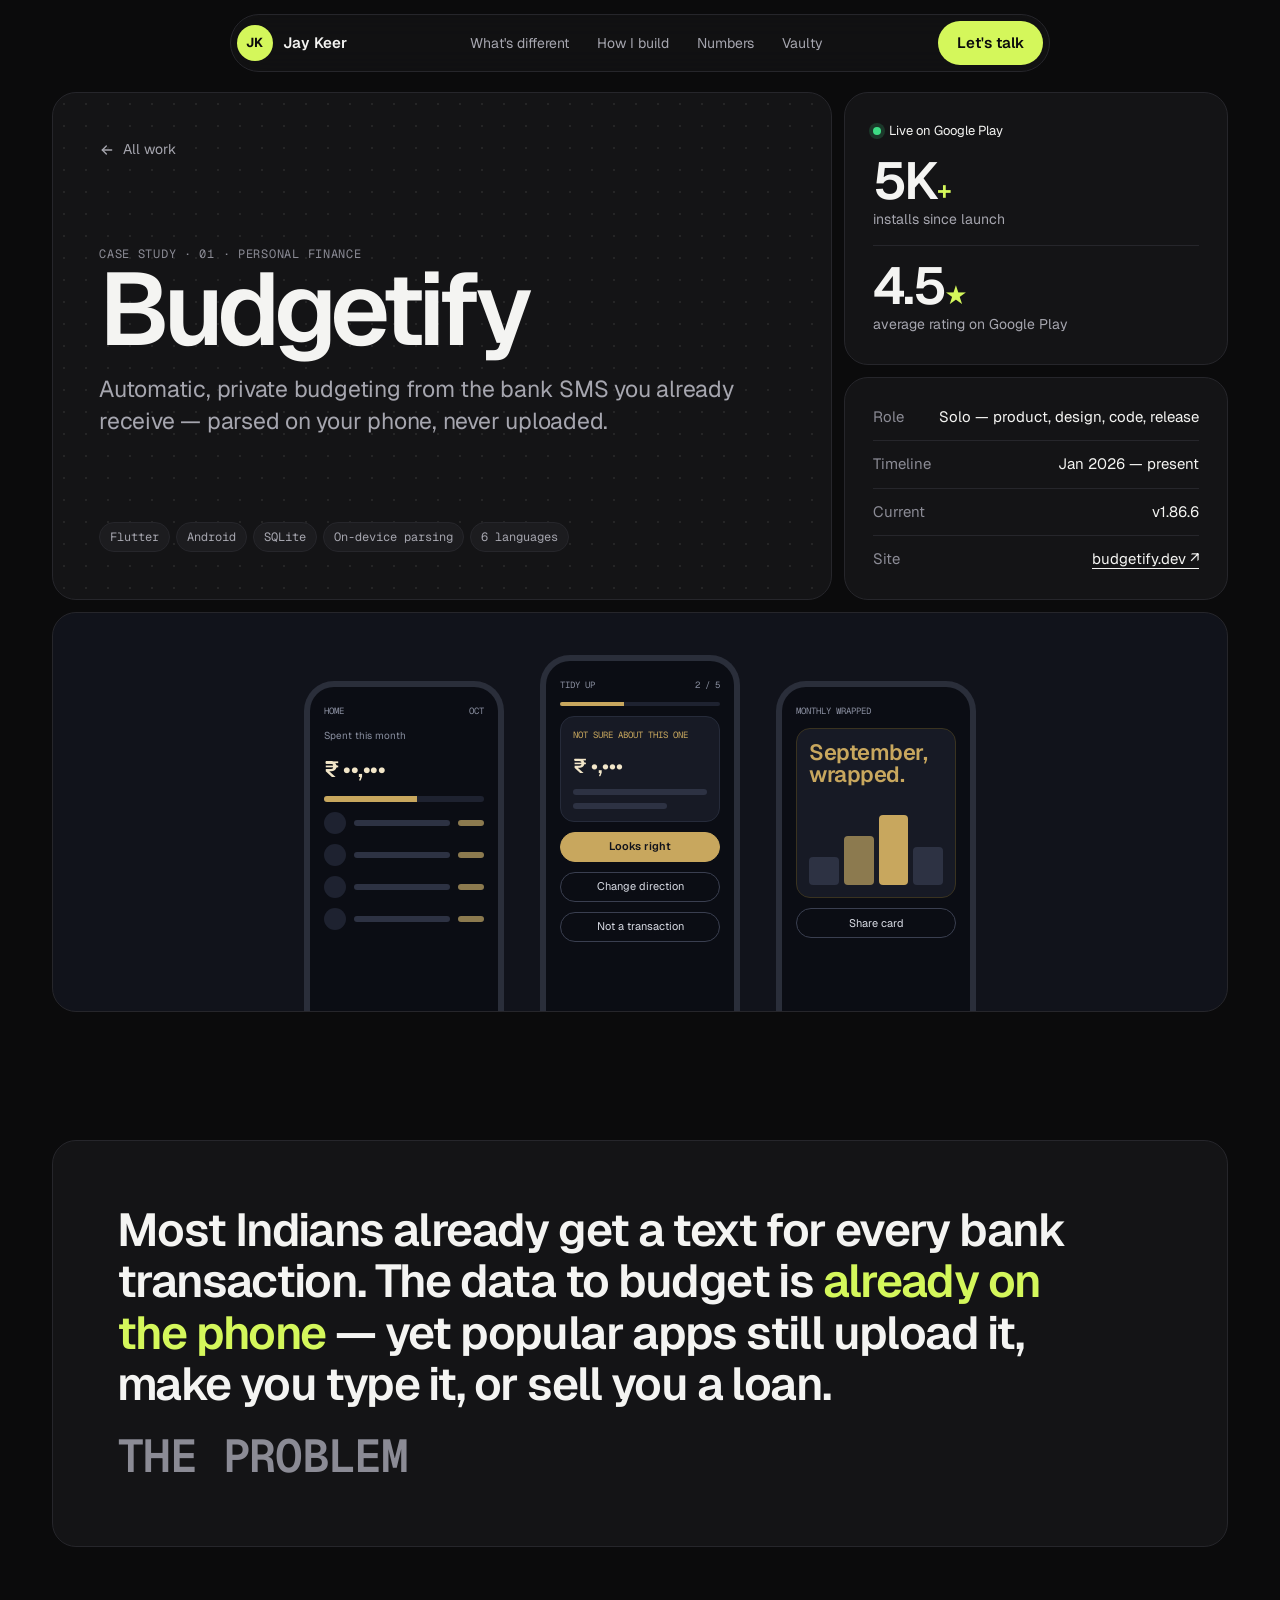
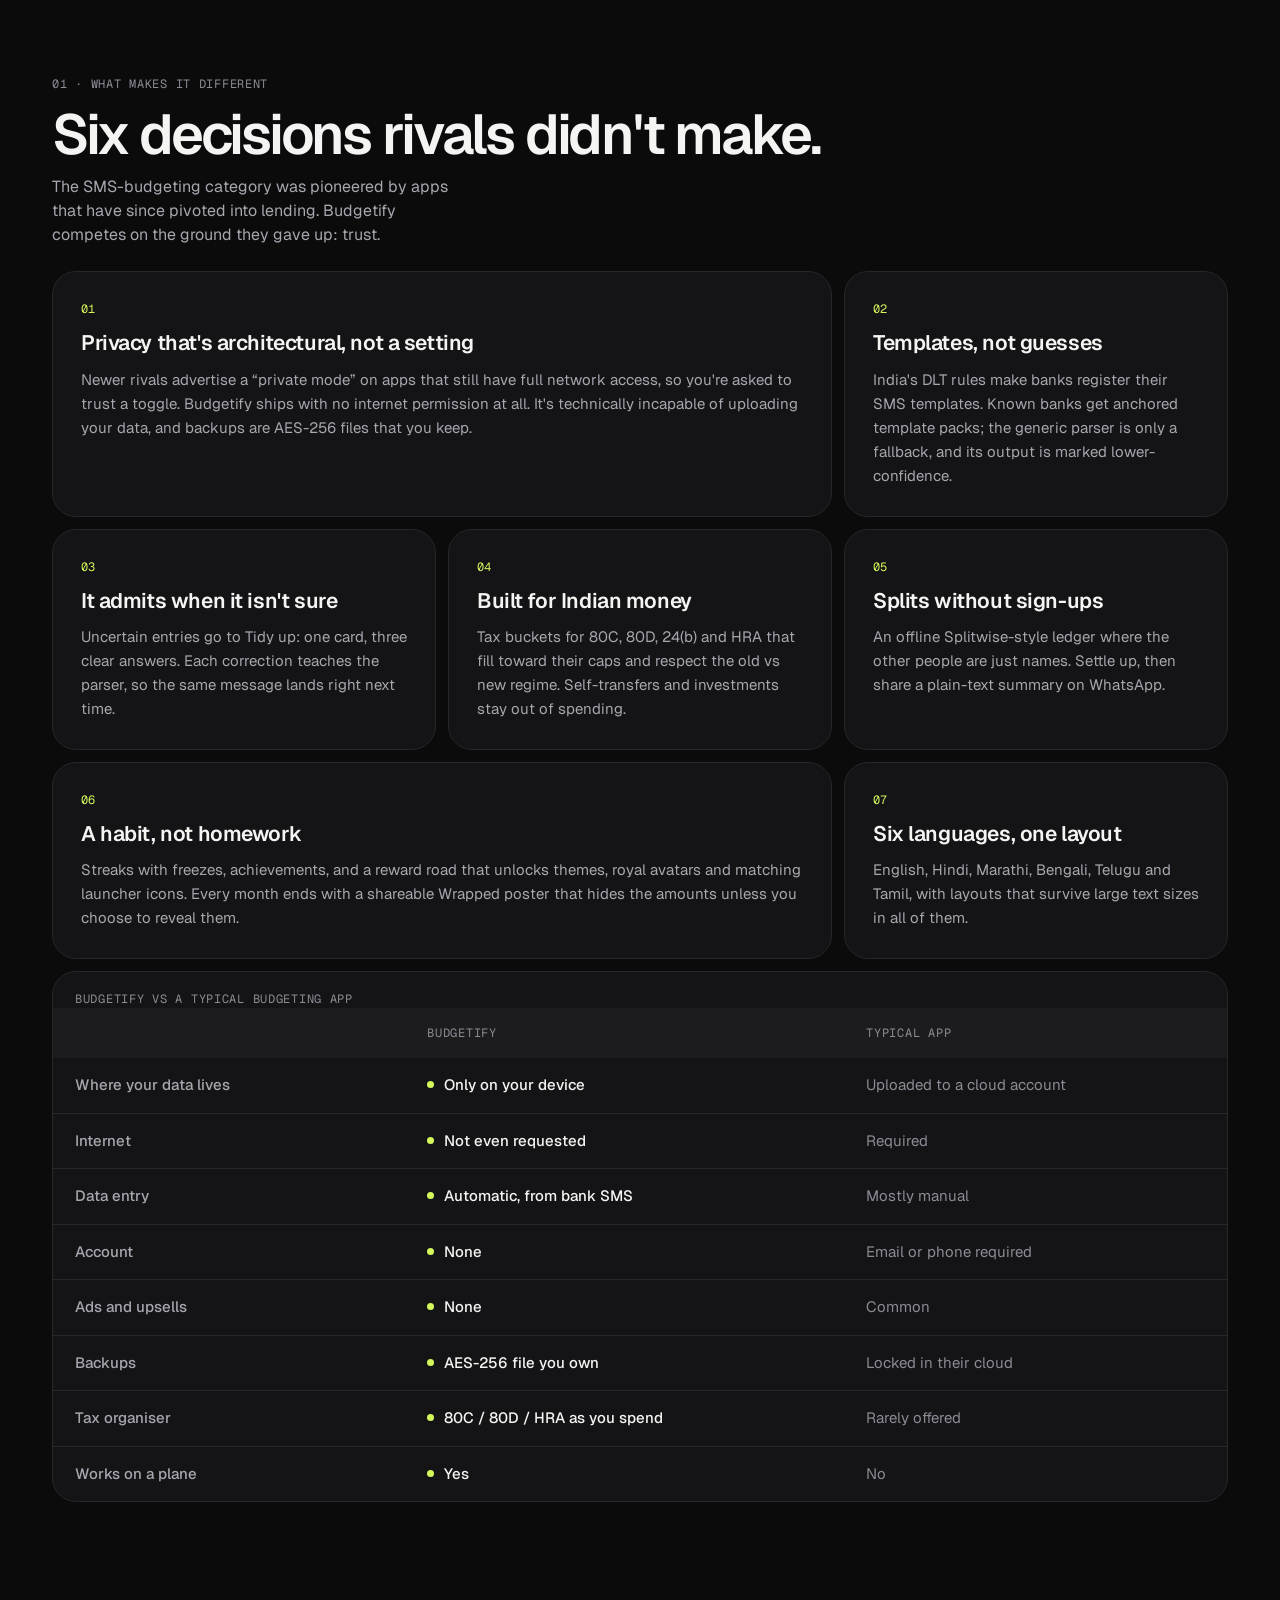
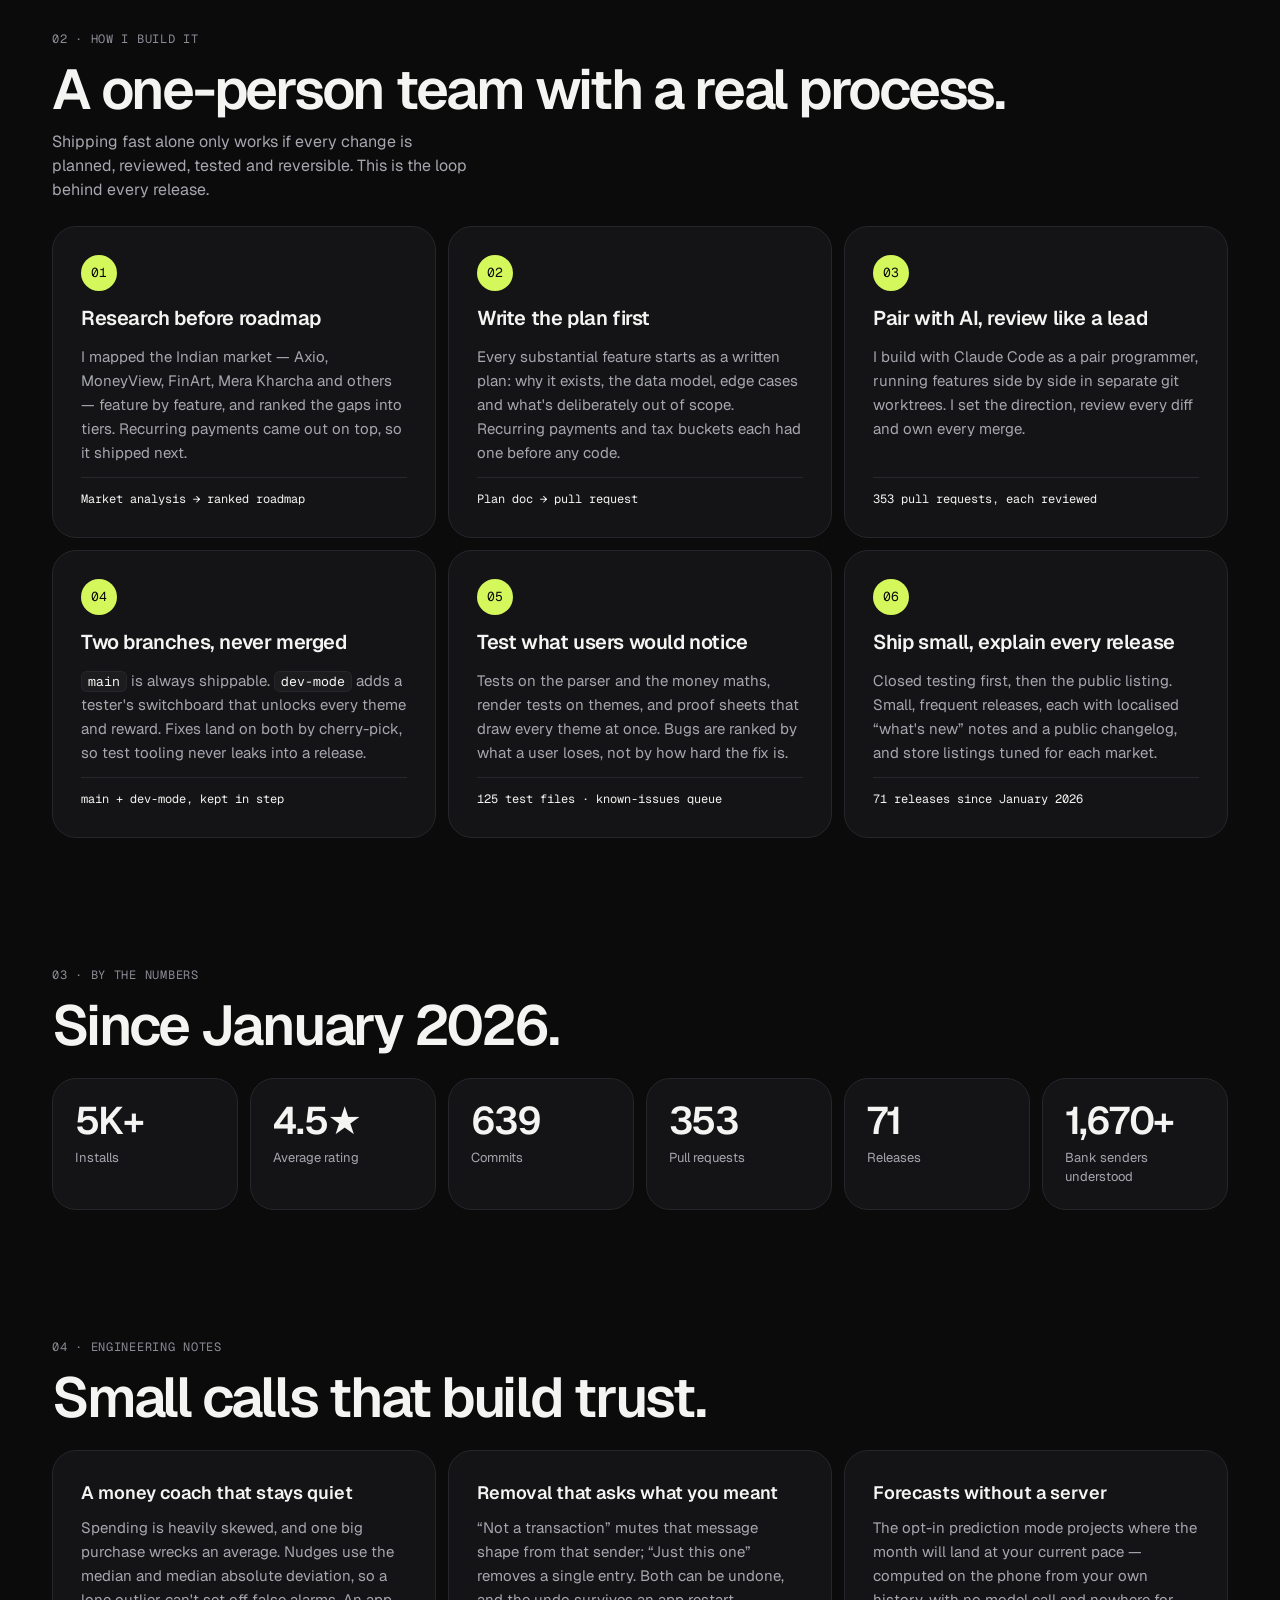
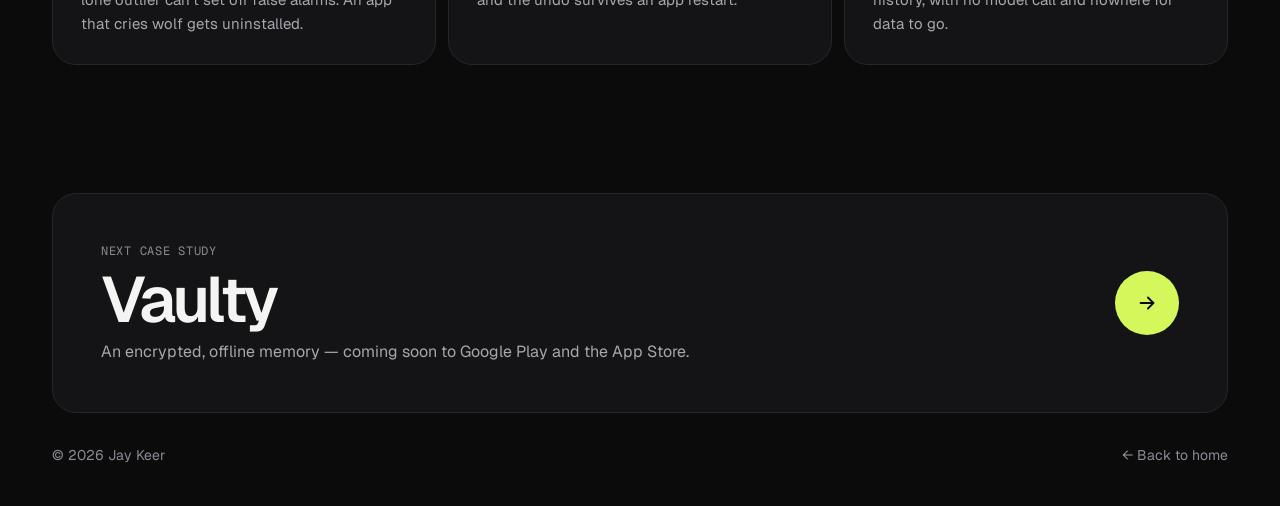
==== commit 3580d6a0: "Match Budgetify stats to the résumé and drop the patent placeholder Show 5K+ installs and a 4.5 rati" ====
--- a/budgetify/index.html
+++ b/budgetify/index.html
@@ -4,7 +4,7 @@
 <meta charset="utf-8">
 <meta name="viewport" content="width=device-width, initial-scale=1">
 <title>Budgetify — case study · Jay Keer</title>
-<meta name="description" content="How Jay Keer built Budgetify: a private, offline budget tracker that reads bank SMS on-device — 10K+ installs in its first month, rated 4.6.">
+<meta name="description" content="How Jay Keer built Budgetify: a private, offline budget tracker that reads bank SMS on-device — 5K+ installs, rated 4.5.">
 <meta name="theme-color" content="#0B0B0C">
 <link rel="preconnect" href="https://fonts.googleapis.com">
 <link rel="preconnect" href="https://fonts.gstatic.com" crossorigin>
@@ -46,8 +46,8 @@
     </article>
     <article class="tile cs-side">
       <p class="status status--live"><i></i>Live on Google Play</p>
-      <div class="launch"><b>10K<small>+</small></b><span>installs in the first month after launch</span></div>
-      <div class="launch"><b>4.6<small>★</small></b><span>average rating on Google Play</span></div>
+      <div class="launch"><b>5K<small>+</small></b><span>installs since launch</span></div>
+      <div class="launch"><b>4.5<small>★</small></b><span>average rating on Google Play</span></div>
     </article>
     <article class="tile cs-side">
       <dl class="facts">
@@ -197,8 +197,8 @@
   <section class="section" id="numbers">
     <div class="section-head"><div><p class="label">03 · By the numbers</p><h2>Since January 2026.</h2></div></div>
     <div class="band">
-      <div class="tile"><b>10K+</b><span>Installs in month one</span></div>
-      <div class="tile"><b>4.6★</b><span>Average rating</span></div>
+      <div class="tile"><b>5K+</b><span>Installs</span></div>
+      <div class="tile"><b>4.5★</b><span>Average rating</span></div>
       <div class="tile"><b>639</b><span>Commits</span></div>
       <div class="tile"><b>353</b><span>Pull requests</span></div>
       <div class="tile"><b>71</b><span>Releases</span></div>
--- a/assets/bento.css
+++ b/assets/bento.css
@@ -331,7 +331,6 @@
 
 .patent { display: grid; grid-template-columns: minmax(0, 1.5fr) minmax(0, 1fr); gap: 24px 40px; align-items: center; padding: clamp(24px, 3.6vw, 48px); }
 .patent h3 { margin-top: 14px; font-size: clamp(30px, 3.4vw, 44px); font-weight: 600; letter-spacing: -.04em; line-height: 1.02; }
-.patent .official { margin-top: 10px; font-family: var(--mono); font-size: 13px; color: var(--muted); }
 .patent p.desc { margin-top: 18px; max-width: 620px; font-size: 16px; line-height: 1.65; color: var(--ink2); }
 .patent dl { margin-top: 24px; display: grid; grid-template-columns: repeat(3, minmax(0, 1fr)); gap: 8px; }
 .patent dl div { padding: 12px 14px; border-radius: 14px; background: var(--tile2); border: 1px solid var(--line); }
